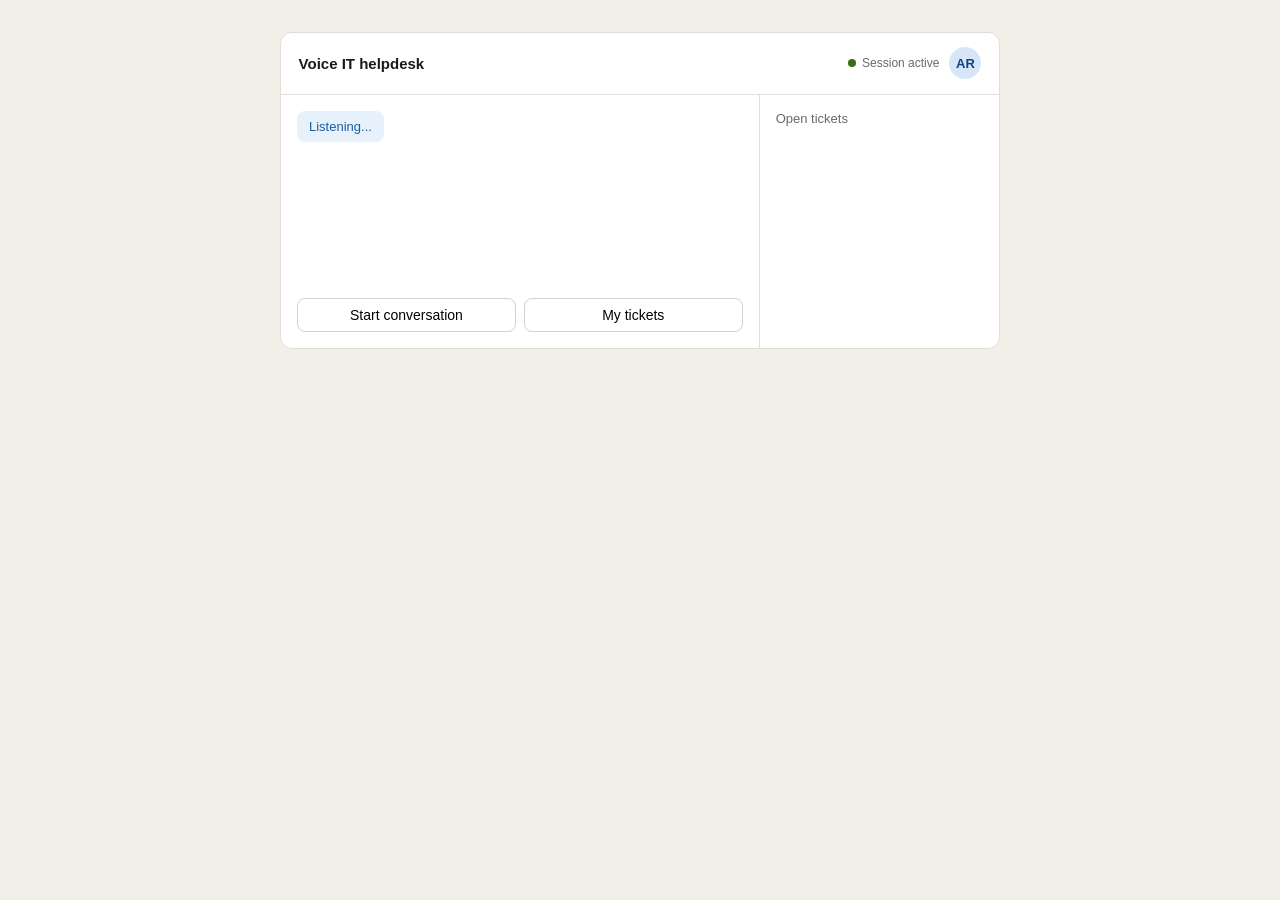
==== frontend/index.html @ 663c5ce3 "Base definition" ====
<!DOCTYPE html>
<html lang="en">
<head>
  <meta charset="UTF-8" />
  <meta name="viewport" content="width=device-width, initial-scale=1.0" />
  <title>Voice IT Helpdesk</title>
  <link rel="stylesheet" href="style.css" />
</head>
<body>

  <div class="app-card">

    <header class="app-header">
      <span class="app-title">Voice IT helpdesk</span>
      <span class="session-status">
        <span class="status-dot"></span>
        Session active
      </span>

      <div class="profile-wrap">
        <button id="profile-btn" class="avatar-btn" aria-label="Profile menu">AR</button>
        <div id="profile-menu" class="profile-menu">
          <button id="settings-btn">Settings</button>
          <button id="logout-btn" class="danger">Log out</button>
        </div>
      </div>
    </header>

    <section id="chat-view">
      <div class="chat-layout">

        <div class="chat-panel">
          <div class="listening-pill">Listening...</div>

          <div id="message-list" class="message-list">
            <!-- messages injected by app.js -->
          </div>

          <div class="controls">
            <button id="start-btn">Start conversation</button>
            <button id="tickets-btn">My tickets</button>
          </div>
        </div>

        <div class="sidebar">
          <p class="sidebar-label">Open tickets</p>
          <div id="sidebar-tickets"></div>
        </div>

      </div>
    </section>

    <section id="dashboard-view" class="hidden">
      <div class="dashboard-toolbar">
        <button id="back-btn">Back</button>
        <span class="dashboard-title">Tickets dashboard</span>
        <button id="create-btn">Create ticket</button>
      </div>

      <div class="stats-row">
        <div class="stat-card"><p class="stat-label">Open</p><p id="stat-open" class="stat-value">0</p></div>
        <div class="stat-card"><p class="stat-label">In progress</p><p id="stat-progress" class="stat-value">0</p></div>
        <div class="stat-card"><p class="stat-label">Resolved</p><p id="stat-resolved" class="stat-value">0</p></div>
      </div>

      <div class="ticket-table">
        <div class="ticket-row header-row">
          <span>ID</span><span>Issue</span><span>Status</span><span>Opened</span><span></span>
        </div>
        <div id="ticket-rows"></div>
      </div>
    </section>

  </div>

  <script src="app.js"></script>
</body>
</html>
---- frontend/style.css ----
* {
  box-sizing: border-box;
}

body {
  font-family: -apple-system, BlinkMacSystemFont, "Segoe UI", Roboto, sans-serif;
  background: #f1efe8;
  margin: 0;
  padding: 2rem;
  color: #1a1a1a;
}

.app-card {
  max-width: 720px;
  margin: 0 auto;
  background: #ffffff;
  border: 1px solid #e0ded6;
  border-radius: 12px;
  overflow: hidden;
}

.hidden {
  display: none !important;
}

/* Header */

.app-header {
  display: flex;
  align-items: center;
  gap: 10px;
  padding: 0.9rem 1.1rem;
  border-bottom: 1px solid #e0ded6;
  position: relative;
}

.app-title {
  font-size: 15px;
  font-weight: 600;
}

.session-status {
  margin-left: auto;
  display: flex;
  align-items: center;
  gap: 6px;
  font-size: 12px;
  color: #6b6a63;
}

.status-dot {
  width: 8px;
  height: 8px;
  border-radius: 50%;
  background: #3b6d11;
}

.profile-wrap {
  position: relative;
}

.avatar-btn {
  width: 32px;
  height: 32px;
  border-radius: 50%;
  border: none;
  background: #d6e6f8;
  color: #0c447c;
  font-size: 13px;
  font-weight: 600;
  cursor: pointer;
}

.profile-menu {
  display: none;
  position: absolute;
  top: 40px;
  right: 0;
  background: #ffffff;
  border: 1px solid #e0ded6;
  border-radius: 8px;
  min-width: 150px;
  box-shadow: 0 4px 12px rgba(0, 0, 0, 0.08);
  z-index: 10;
  overflow: hidden;
}

.profile-menu.open {
  display: block;
}

.profile-menu button {
  width: 100%;
  text-align: left;
  border: none;
  background: transparent;
  padding: 10px 12px;
  font-size: 13px;
  cursor: pointer;
}

.profile-menu button:hover {
  background: #f5f4ef;
}

.profile-menu button.danger {
  color: #a32d2d;
  border-top: 1px solid #e0ded6;
}

/* Chat view */

.chat-layout {
  display: grid;
  grid-template-columns: 2fr 1fr;
}

.chat-panel {
  padding: 1rem;
  border-right: 1px solid #e0ded6;
}

.listening-pill {
  display: inline-flex;
  align-items: center;
  gap: 8px;
  padding: 8px 12px;
  background: #e6f1fb;
  color: #185fa5;
  border-radius: 8px;
  margin-bottom: 1rem;
  font-size: 13px;
}

.message-list {
  display: flex;
  flex-direction: column;
  gap: 10px;
  min-height: 120px;
}

.message {
  max-width: 80%;
  padding: 8px 12px;
  border-radius: 8px;
  font-size: 14px;
}

.message .role {
  font-size: 12px;
  color: #9c9a91;
  margin: 0 0 2px;
}

.message p {
  margin: 0;
}

.message.user {
  align-self: flex-end;
  background: #f1efe8;
}

.message.agent {
  align-self: flex-start;
  background: #ffffff;
  border: 1px solid #e0ded6;
}

.controls {
  display: flex;
  gap: 8px;
  margin-top: 1.25rem;
}

.controls button,
.dashboard-toolbar button {
  flex: 1;
  padding: 8px 12px;
  border: 1px solid #d3d1c7;
  border-radius: 8px;
  background: #ffffff;
  font-size: 14px;
  cursor: pointer;
}

.controls button:hover,
.dashboard-toolbar button:hover {
  background: #f5f4ef;
}

.sidebar {
  padding: 1rem;
}

.sidebar-label {
  font-size: 13px;
  color: #6b6a63;
  margin: 0 0 10px;
}

.ticket-card {
  border: 1px solid #e0ded6;
  border-radius: 8px;
  padding: 8px 10px;
  margin-bottom: 8px;
  font-size: 13px;
}

.ticket-card .status {
  font-size: 12px;
  color: #6b6a63;
  margin-top: 2px;
}

/* Dashboard view */

#dashboard-view {
  padding: 1rem;
}

.dashboard-toolbar {
  display: flex;
  align-items: center;
  gap: 8px;
  margin-bottom: 1rem;
}

.dashboard-toolbar button {
  flex: none;
}

.dashboard-title {
  font-size: 15px;
  font-weight: 600;
}

#create-btn {
  margin-left: auto;
}

.stats-row {
  display: grid;
  grid-template-columns: repeat(3, 1fr);
  gap: 10px;
  margin-bottom: 1rem;
}

.stat-card {
  background: #f1efe8;
  border-radius: 8px;
  padding: 12px;
}

.stat-label {
  font-size: 12px;
  color: #6b6a63;
  margin: 0;
}

.stat-value {
  font-size: 20px;
  font-weight: 600;
  margin: 4px 0 0;
}

.ticket-table {
  border: 1px solid #e0ded6;
  border-radius: 8px;
  overflow: hidden;
}

.ticket-row {
  display: grid;
  grid-template-columns: 70px 1fr 100px 90px 36px;
  gap: 8px;
  padding: 10px 12px;
  font-size: 13px;
  align-items: center;
  border-top: 1px solid #e0ded6;
}

.ticket-row.header-row {
  background: #f1efe8;
  color: #6b6a63;
  font-size: 12px;
  border-top: none;
}

.status-open { color: #a32d2d; }
.status-in_progress { color: #854f0b; }
.status-resolved { color: #3b6d11; }

.delete-btn {
  border: none;
  background: transparent;
  color: #a32d2d;
  cursor: pointer;
  font-size: 13px;
}
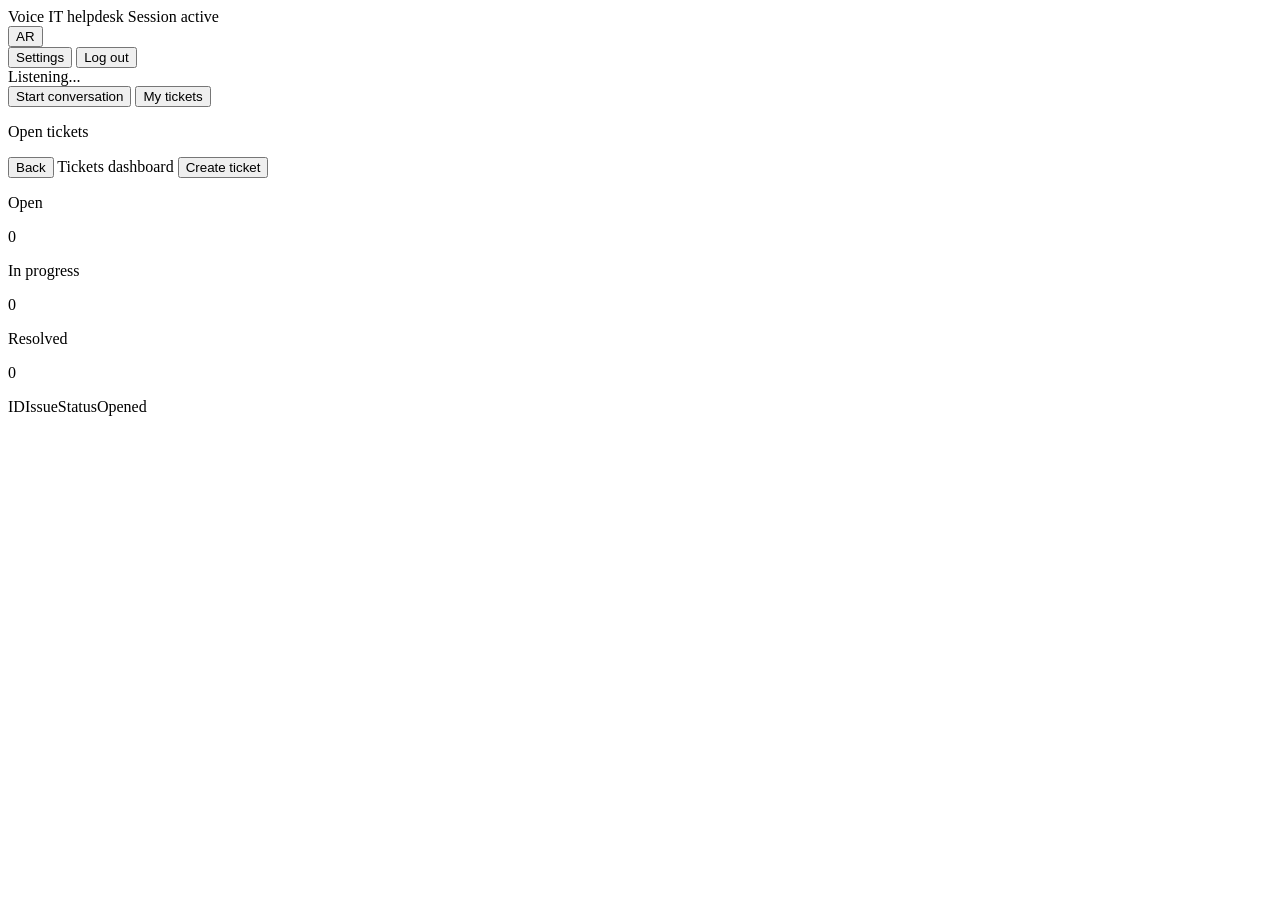
==== commit 1dd22ba6: "Login pages" ====
--- a/frontend/index.html
+++ b/frontend/index.html
@@ -4,7 +4,7 @@
   <meta charset="UTF-8" />
   <meta name="viewport" content="width=device-width, initial-scale=1.0" />
   <title>Voice IT Helpdesk</title>
-  <link rel="stylesheet" href="style.css" />
+  <link rel="stylesheet" href="Login.css" />
 </head>
 <body>
 
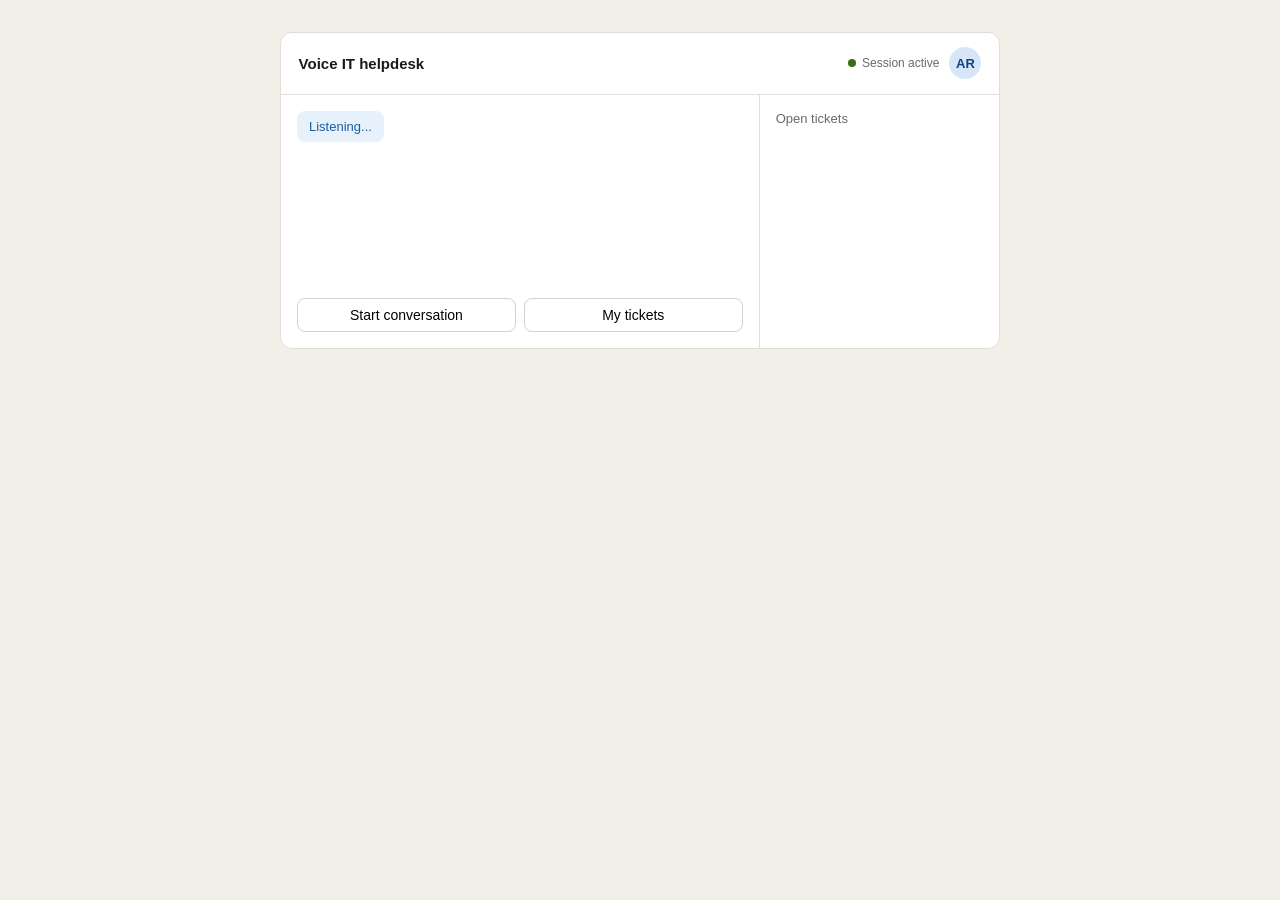
==== commit 01530829: "restructure codebase fixing" ====
--- a/frontend/index.html
+++ b/frontend/index.html
@@ -4,7 +4,7 @@
   <meta charset="UTF-8" />
   <meta name="viewport" content="width=device-width, initial-scale=1.0" />
   <title>Voice IT Helpdesk</title>
-  <link rel="stylesheet" href="Login.css" />
+  <link rel="stylesheet" href="style.css" />
 </head>
 <body>
 
--- a/frontend/style.css
+++ b/frontend/style.css
@@ -0,0 +1,300 @@
+* {
+  box-sizing: border-box;
+}
+
+body {
+  font-family: -apple-system, BlinkMacSystemFont, "Segoe UI", Roboto, sans-serif;
+  background: #f1efe8;
+  margin: 0;
+  padding: 2rem;
+  color: #1a1a1a;
+}
+
+.app-card {
+  max-width: 720px;
+  margin: 0 auto;
+  background: #ffffff;
+  border: 1px solid #e0ded6;
+  border-radius: 12px;
+  overflow: hidden;
+}
+
+.hidden {
+  display: none !important;
+}
+
+/* Header */
+
+.app-header {
+  display: flex;
+  align-items: center;
+  gap: 10px;
+  padding: 0.9rem 1.1rem;
+  border-bottom: 1px solid #e0ded6;
+  position: relative;
+}
+
+.app-title {
+  font-size: 15px;
+  font-weight: 600;
+}
+
+.session-status {
+  margin-left: auto;
+  display: flex;
+  align-items: center;
+  gap: 6px;
+  font-size: 12px;
+  color: #6b6a63;
+}
+
+.status-dot {
+  width: 8px;
+  height: 8px;
+  border-radius: 50%;
+  background: #3b6d11;
+}
+
+.profile-wrap {
+  position: relative;
+}
+
+.avatar-btn {
+  width: 32px;
+  height: 32px;
+  border-radius: 50%;
+  border: none;
+  background: #d6e6f8;
+  color: #0c447c;
+  font-size: 13px;
+  font-weight: 600;
+  cursor: pointer;
+}
+
+.profile-menu {
+  display: none;
+  position: absolute;
+  top: 40px;
+  right: 0;
+  background: #ffffff;
+  border: 1px solid #e0ded6;
+  border-radius: 8px;
+  min-width: 150px;
+  box-shadow: 0 4px 12px rgba(0, 0, 0, 0.08);
+  z-index: 10;
+  overflow: hidden;
+}
+
+.profile-menu.open {
+  display: block;
+}
+
+.profile-menu button {
+  width: 100%;
+  text-align: left;
+  border: none;
+  background: transparent;
+  padding: 10px 12px;
+  font-size: 13px;
+  cursor: pointer;
+}
+
+.profile-menu button:hover {
+  background: #f5f4ef;
+}
+
+.profile-menu button.danger {
+  color: #a32d2d;
+  border-top: 1px solid #e0ded6;
+}
+
+/* Chat view */
+
+.chat-layout {
+  display: grid;
+  grid-template-columns: 2fr 1fr;
+}
+
+.chat-panel {
+  padding: 1rem;
+  border-right: 1px solid #e0ded6;
+}
+
+.listening-pill {
+  display: inline-flex;
+  align-items: center;
+  gap: 8px;
+  padding: 8px 12px;
+  background: #e6f1fb;
+  color: #185fa5;
+  border-radius: 8px;
+  margin-bottom: 1rem;
+  font-size: 13px;
+}
+
+.message-list {
+  display: flex;
+  flex-direction: column;
+  gap: 10px;
+  min-height: 120px;
+}
+
+.message {
+  max-width: 80%;
+  padding: 8px 12px;
+  border-radius: 8px;
+  font-size: 14px;
+}
+
+.message .role {
+  font-size: 12px;
+  color: #9c9a91;
+  margin: 0 0 2px;
+}
+
+.message p {
+  margin: 0;
+}
+
+.message.user {
+  align-self: flex-end;
+  background: #f1efe8;
+}
+
+.message.agent {
+  align-self: flex-start;
+  background: #ffffff;
+  border: 1px solid #e0ded6;
+}
+
+.controls {
+  display: flex;
+  gap: 8px;
+  margin-top: 1.25rem;
+}
+
+.controls button,
+.dashboard-toolbar button {
+  flex: 1;
+  padding: 8px 12px;
+  border: 1px solid #d3d1c7;
+  border-radius: 8px;
+  background: #ffffff;
+  font-size: 14px;
+  cursor: pointer;
+}
+
+.controls button:hover,
+.dashboard-toolbar button:hover {
+  background: #f5f4ef;
+}
+
+.sidebar {
+  padding: 1rem;
+}
+
+.sidebar-label {
+  font-size: 13px;
+  color: #6b6a63;
+  margin: 0 0 10px;
+}
+
+.ticket-card {
+  border: 1px solid #e0ded6;
+  border-radius: 8px;
+  padding: 8px 10px;
+  margin-bottom: 8px;
+  font-size: 13px;
+}
+
+.ticket-card .status {
+  font-size: 12px;
+  color: #6b6a63;
+  margin-top: 2px;
+}
+
+/* Dashboard view */
+
+#dashboard-view {
+  padding: 1rem;
+}
+
+.dashboard-toolbar {
+  display: flex;
+  align-items: center;
+  gap: 8px;
+  margin-bottom: 1rem;
+}
+
+.dashboard-toolbar button {
+  flex: none;
+}
+
+.dashboard-title {
+  font-size: 15px;
+  font-weight: 600;
+}
+
+#create-btn {
+  margin-left: auto;
+}
+
+.stats-row {
+  display: grid;
+  grid-template-columns: repeat(3, 1fr);
+  gap: 10px;
+  margin-bottom: 1rem;
+}
+
+.stat-card {
+  background: #f1efe8;
+  border-radius: 8px;
+  padding: 12px;
+}
+
+.stat-label {
+  font-size: 12px;
+  color: #6b6a63;
+  margin: 0;
+}
+
+.stat-value {
+  font-size: 20px;
+  font-weight: 600;
+  margin: 4px 0 0;
+}
+
+.ticket-table {
+  border: 1px solid #e0ded6;
+  border-radius: 8px;
+  overflow: hidden;
+}
+
+.ticket-row {
+  display: grid;
+  grid-template-columns: 70px 1fr 100px 90px 36px;
+  gap: 8px;
+  padding: 10px 12px;
+  font-size: 13px;
+  align-items: center;
+  border-top: 1px solid #e0ded6;
+}
+
+.ticket-row.header-row {
+  background: #f1efe8;
+  color: #6b6a63;
+  font-size: 12px;
+  border-top: none;
+}
+
+.status-open { color: #a32d2d; }
+.status-in_progress { color: #854f0b; }
+.status-resolved { color: #3b6d11; }
+
+.delete-btn {
+  border: none;
+  background: transparent;
+  color: #a32d2d;
+  cursor: pointer;
+  font-size: 13px;
+}
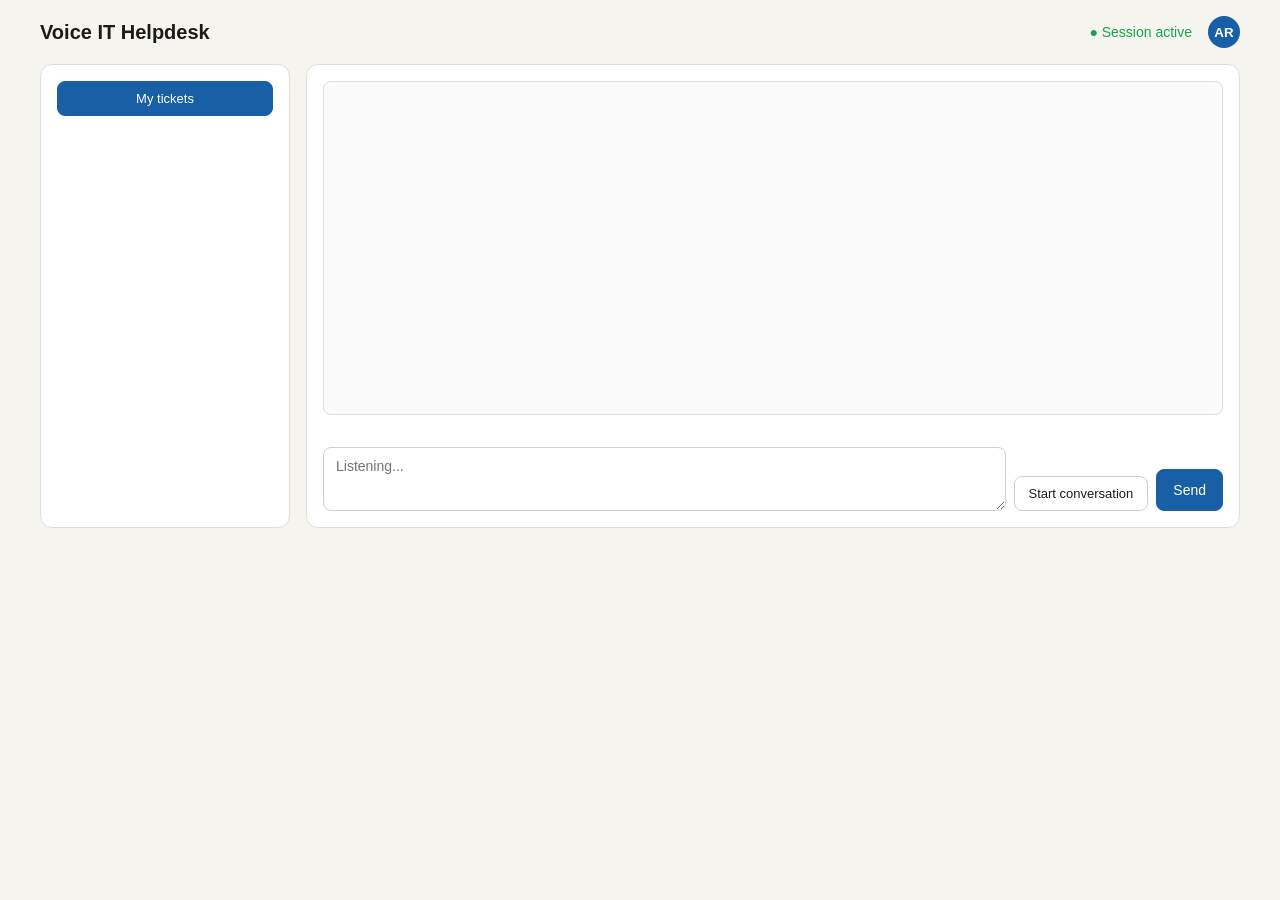
==== commit 16cc8830: "Connection made" ====
--- a/frontend/index.html
+++ b/frontend/index.html
@@ -1,78 +1,551 @@
 <!DOCTYPE html>
 <html lang="en">
 <head>
-  <meta charset="UTF-8" />
-  <meta name="viewport" content="width=device-width, initial-scale=1.0" />
-  <title>Voice IT Helpdesk</title>
-  <link rel="stylesheet" href="style.css" />
+    <meta charset="UTF-8">
+    <meta name="viewport" content="width=device-width, initial-scale=1.0">
+    <title>Voice IT Helpdesk</title>
+    <style>
+        /* =========================================
+        BASE & LAYOUT STYLES
+        ========================================= */
+        body {
+            font-family: -apple-system, BlinkMacSystemFont, "Segoe UI", Roboto, Helvetica, Arial, sans-serif;
+            margin: 0;
+            padding: 1rem;
+            background: #f5f4ef;
+            color: #1a1a1a;
+        }
+        .hidden { display: none !important; }
+        .chat-layout {
+            display: grid;
+            grid-template-columns: 250px 1fr;
+            gap: 1rem;
+            max-width: 1200px;
+            margin: 0 auto;
+        }
+        .sidebar {
+            background: #ffffff;
+            border: 1px solid #e0ded6;
+            border-radius: 12px;
+            padding: 1rem;
+        }
+        .chat-panel {
+            background: #ffffff;
+            border: 1px solid #e0ded6;
+            border-radius: 12px;
+            padding: 1rem;
+            display: flex;
+            flex-direction: column;
+        }
+        .message-list {
+            flex: 1;
+            overflow-y: auto;
+            border: 1px solid #e0ded6;
+            border-radius: 8px;
+            padding: 1rem;
+            margin-bottom: 1rem;
+            min-height: 300px;
+            background: #fafafa;
+        }
+        .message { margin-bottom: 1rem; }
+        .message.user { text-align: right; }
+        .message.user .role { font-weight: 600; color: #185fa5; font-size: 12px; }
+        .message.agent { text-align: left; }
+        .message.agent .role { font-weight: 600; color: #6b6a63; font-size: 12px; }
+        
+        .ticket-card {
+            background: #f9f9f9;
+            padding: 0.75rem;
+            margin-bottom: 0.5rem;
+            border-radius: 6px;
+            border: 1px solid #e0ded6;
+            font-size: 13px;
+        }
+        .ticket-row {
+            display: grid;
+            grid-template-columns: 60px 1fr 100px 100px 80px;
+            gap: 0.5rem;
+            padding: 0.75rem;
+            background: #fff;
+            border-bottom: 1px solid #eee;
+            align-items: center;
+            font-size: 14px;
+        }
+        .status-open { color: #d97706; font-weight: 600; }
+        .status-in_progress { color: #2563eb; font-weight: 600; }
+        .status-resolved { color: #16a34a; font-weight: 600; }
+        .delete-btn {
+            background: #fee2e2;
+            color: #dc2626;
+            border: 1px solid #fecaca;
+            border-radius: 6px;
+            padding: 4px 8px;
+            cursor: pointer;
+            font-size: 12px;
+        }
+        .delete-btn:hover { background: #fecaca; }
+        .stats {
+            display: flex;
+            gap: 1rem;
+            margin: 1rem 0;
+            font-size: 14px;
+        }
+
+        /* =========================================
+        TYPING BOX
+        ========================================= */
+        .message-input-area {
+            display: flex;
+            gap: 8px;
+            margin-top: 1rem;
+            align-items: flex-end;
+        }
+        #message-input {
+            flex: 1;
+            resize: vertical;
+            min-height: 42px;
+            max-height: 120px;
+            padding: 10px 12px;
+            border: 1px solid #d3d1c7;
+            border-radius: 8px;
+            font-family: inherit;
+            font-size: 14px;
+            outline: none;
+        }
+        #message-input:focus {
+            border-color: #185fa5;
+            box-shadow: 0 0 0 2px rgba(24, 95, 165, 0.08);
+        }
+        .send-btn {
+            padding: 10px 16px;
+            border: 1px solid #185fa5;
+            border-radius: 8px;
+            background: #185fa5;
+            color: white;
+            font-size: 14px;
+            cursor: pointer;
+            min-height: 42px;
+        }
+        .send-btn:hover { background: #0c447c; }
+        .send-btn:disabled { opacity: 0.6; cursor: not-allowed; }
+
+        /* =========================================
+        CREATE TICKET MODAL
+        ========================================= */
+        .modal {
+            position: fixed;
+            inset: 0;
+            background: rgba(0, 0, 0, 0.35);
+            display: flex;
+            align-items: center;
+            justify-content: center;
+            padding: 1rem;
+            z-index: 100;
+        }
+        .modal.hidden { display: none !important; }
+        .modal-content {
+            width: 100%;
+            max-width: 440px;
+            background: #ffffff;
+            border: 1px solid #e0ded6;
+            border-radius: 12px;
+            padding: 1.25rem;
+            box-shadow: 0 10px 30px rgba(0, 0, 0, 0.12);
+        }
+        .modal-header {
+            display: flex;
+            align-items: center;
+            justify-content: space-between;
+            gap: 10px;
+        }
+        .modal-header h2 { margin: 0; font-size: 18px; font-weight: 600; }
+        .modal-description { font-size: 13px; color: #6b6a63; margin: 8px 0 1rem; }
+        .close-btn {
+            width: 30px; height: 30px; border: none; border-radius: 6px;
+            background: transparent; font-size: 24px; color: #6b6a63; cursor: pointer;
+        }
+        .close-btn:hover { background: #f5f4ef; }
+        .modal-content label { display: block; font-size: 13px; font-weight: 600; margin-bottom: 6px; }
+        #ticket-issue {
+            width: 100%; resize: vertical; padding: 10px 12px;
+            border: 1px solid #d3d1c7; border-radius: 8px;
+            font-family: inherit; font-size: 14px; outline: none;
+        }
+        #ticket-issue:focus {
+            border-color: #185fa5;
+            box-shadow: 0 0 0 2px rgba(24, 95, 165, 0.08);
+        }
+        .modal-actions { display: flex; justify-content: flex-end; gap: 8px; margin-top: 1rem; }
+        .secondary-btn, .primary-btn {
+            padding: 9px 14px; border-radius: 8px; font-size: 13px; cursor: pointer;
+        }
+        .secondary-btn { background: #ffffff; border: 1px solid #d3d1c7; color: #1a1a1a; }
+        .secondary-btn:hover { background: #f5f4ef; }
+        .primary-btn { background: #185fa5; border: 1px solid #185fa5; color: #ffffff; }
+        .primary-btn:hover { background: #0c447c; }
+        .primary-btn:disabled { opacity: 0.6; cursor: not-allowed; }
+
+        /* =========================================
+        RESPONSIVE DESIGN
+        ========================================= */
+        @media (max-width: 600px) {
+            body { padding: 0.75rem; }
+            .chat-layout { grid-template-columns: 1fr; }
+            .chat-panel { border-right: none; border-bottom: 1px solid #e0ded6; }
+            .sidebar { padding: 1rem; }
+            .message-input-area { flex-direction: column; align-items: stretch; }
+            .send-btn { width: 100%; }
+            .ticket-row { grid-template-columns: 55px 1fr 85px; }
+            .ticket-row span:nth-child(4), .ticket-row span:nth-child(5) { display: none; }
+            .modal-content { padding: 1rem; }
+        }
+    </style>
 </head>
 <body>
-
-  <div class="app-card">
-
-    <header class="app-header">
-      <span class="app-title">Voice IT helpdesk</span>
-      <span class="session-status">
-        <span class="status-dot"></span>
-        Session active
-      </span>
-
-      <div class="profile-wrap">
-        <button id="profile-btn" class="avatar-btn" aria-label="Profile menu">AR</button>
-        <div id="profile-menu" class="profile-menu">
-          <button id="settings-btn">Settings</button>
-          <button id="logout-btn" class="danger">Log out</button>
+    <header style="display: flex; justify-content: space-between; align-items: center; margin-bottom: 1rem; max-width: 1200px; margin: 0 auto 1rem auto;">
+        <h1 style="margin: 0; font-size: 20px;">Voice IT Helpdesk</h1>
+        <div style="display: flex; align-items: center; gap: 1rem; position: relative;">
+            <span style="font-size: 14px; color: #16a34a;">● Session active</span>
+            <button id="profile-btn" style="width: 32px; height: 32px; border-radius: 50%; background: #185fa5; color: white; border: none; cursor: pointer; font-weight: 600;">AR</button>
+            <div id="profile-menu" class="hidden" style="position: absolute; top: 40px; right: 0; background: white; border: 1px solid #e0ded6; border-radius: 8px; box-shadow: 0 4px 12px rgba(0,0,0,0.1); padding: 0.5rem; min-width: 120px; z-index: 50;">
+                <button id="settings-btn" style="display: block; width: 100%; text-align: left; padding: 8px; border: none; background: transparent; cursor: pointer; border-radius: 4px;">Settings</button>
+                <button id="logout-btn" style="display: block; width: 100%; text-align: left; padding: 8px; border: none; background: transparent; cursor: pointer; border-radius: 4px; color: #dc2626;">Log out</button>
+            </div>
         </div>
-      </div>
     </header>
 
-    <section id="chat-view">
-      <div class="chat-layout">
-
-        <div class="chat-panel">
-          <div class="listening-pill">Listening...</div>
-
-          <div id="message-list" class="message-list">
-            <!-- messages injected by app.js -->
-          </div>
-
-          <div class="controls">
-            <button id="start-btn">Start conversation</button>
-            <button id="tickets-btn">My tickets</button>
-          </div>
+    <main class="chat-layout">
+        <aside class="sidebar">
+            <button id="tickets-btn" class="primary-btn" style="width: 100%; margin-bottom: 1rem;">My tickets</button>
+            <div id="sidebar-tickets">
+                <!-- Sidebar tickets rendered here -->
+            </div>
+        </aside>
+
+        <section id="chat-view" class="chat-panel">
+            <div id="message-list" class="message-list"></div>
+            <div class="message-input-area">
+                <textarea id="message-input" placeholder="Listening..."></textarea>
+                <button id="start-btn" class="secondary-btn">Start conversation</button>
+                <button id="send-btn" class="send-btn">Send</button>
+            </div>
+        </section>
+
+        <section id="dashboard-view" class="chat-panel hidden">
+            <div style="display: flex; justify-content: space-between; align-items: center; margin-bottom: 1rem;">
+                <button id="back-btn" class="secondary-btn">← Back</button>
+                <h2 style="margin: 0; font-size: 18px;">Tickets dashboard</h2>
+                <button id="create-btn" class="primary-btn">Create ticket</button>
+            </div>
+            
+            <div class="stats">
+                <span>Open: <strong id="stat-open">0</strong></span>
+                <span>In progress: <strong id="stat-progress">0</strong></span>
+                <span>Resolved: <strong id="stat-resolved">0</strong></span>
+            </div>
+
+            <div style="font-weight: 600; font-size: 13px; color: #6b6a63; padding: 0.5rem 0; border-bottom: 1px solid #e0ded6; display: grid; grid-template-columns: 60px 1fr 100px 100px 80px; gap: 0.5rem;">
+                <span>ID</span><span>Issue</span><span>Status</span><span>Opened</span><span></span>
+            </div>
+            <div id="ticket-rows">
+                <!-- Dashboard tickets rendered here -->
+            </div>
+        </section>
+    </main>
+
+    <!-- Modal -->
+    <div id="ticket-modal" class="modal hidden">
+        <div class="modal-content">
+            <div class="modal-header">
+                <h2>Create a ticket</h2>
+                <button id="close-modal-btn" class="close-btn">×</button>
+            </div>
+            <p class="modal-description">Describe the IT issue you are experiencing.</p>
+            <label for="ticket-issue">Issue description</label>
+            <textarea id="ticket-issue" rows="4"></textarea>
+            <div class="modal-actions">
+                <button id="cancel-ticket-btn" class="secondary-btn">Cancel</button>
+                <button id="submit-ticket-btn" class="primary-btn">Create ticket</button>
+            </div>
         </div>
-
-        <div class="sidebar">
-          <p class="sidebar-label">Open tickets</p>
-          <div id="sidebar-tickets"></div>
-        </div>
-
-      </div>
-    </section>
-
-    <section id="dashboard-view" class="hidden">
-      <div class="dashboard-toolbar">
-        <button id="back-btn">Back</button>
-        <span class="dashboard-title">Tickets dashboard</span>
-        <button id="create-btn">Create ticket</button>
-      </div>
-
-      <div class="stats-row">
-        <div class="stat-card"><p class="stat-label">Open</p><p id="stat-open" class="stat-value">0</p></div>
-        <div class="stat-card"><p class="stat-label">In progress</p><p id="stat-progress" class="stat-value">0</p></div>
-        <div class="stat-card"><p class="stat-label">Resolved</p><p id="stat-resolved" class="stat-value">0</p></div>
-      </div>
-
-      <div class="ticket-table">
-        <div class="ticket-row header-row">
-          <span>ID</span><span>Issue</span><span>Status</span><span>Opened</span><span></span>
-        </div>
-        <div id="ticket-rows"></div>
-      </div>
-    </section>
-
-  </div>
-
-  <script src="app.js"></script>
+    </div>
+
+    <script>
+        // =========================================
+        // API CONFIGURATION
+        // =========================================
+        const API_BASE = "/api"; // Changed to relative path for seamless same-origin serving
+        let sessionId = null;
+        
+        // =========================================
+        // DOM ELEMENTS
+        // =========================================
+        const profileBtn = document.getElementById("profile-btn");
+        const profileMenu = document.getElementById("profile-menu");
+        const logoutBtn = document.getElementById("logout-btn");
+        const settingsBtn = document.getElementById("settings-btn");
+        const chatView = document.getElementById("chat-view");
+        const dashboardView = document.getElementById("dashboard-view");
+        const ticketsBtn = document.getElementById("tickets-btn");
+        const backBtn = document.getElementById("back-btn");
+        const createBtn = document.getElementById("create-btn");
+        const startBtn = document.getElementById("start-btn");
+        const sendBtn = document.getElementById("send-btn");
+        const messageList = document.getElementById("message-list");
+        const messageInput = document.getElementById("message-input");
+        const sidebarTickets = document.getElementById("sidebar-tickets");
+        const ticketRows = document.getElementById("ticket-rows");
+        const statOpen = document.getElementById("stat-open");
+        const statProgress = document.getElementById("stat-progress");
+        const statResolved = document.getElementById("stat-resolved");
+        const ticketModal = document.getElementById("ticket-modal");
+        const closeModalBtn = document.getElementById("close-modal-btn");
+        const cancelTicketBtn = document.getElementById("cancel-ticket-btn");
+        const submitTicketBtn = document.getElementById("submit-ticket-btn");
+        const ticketIssue = document.getElementById("ticket-issue");
+
+        // =========================================
+        // PROFILE DROPDOWN
+        // =========================================
+        profileBtn.addEventListener("click", () => {
+            profileMenu.classList.toggle("hidden");
+        });
+        document.addEventListener("click", (e) => {
+            if (!profileBtn.contains(e.target) && !profileMenu.contains(e.target)) {
+                profileMenu.classList.add("hidden");
+            }
+        });
+        logoutBtn.addEventListener("click", async () => {
+            try {
+                await fetch(`${API_BASE}/auth/logout`, { method: "POST" });
+                alert("Logged out (mock).");
+            } catch (error) {
+                console.error("Logout error:", error);
+            }
+        });
+        settingsBtn.addEventListener("click", () => {
+            alert("Settings screen not built yet.");
+        });
+
+        // =========================================
+        // VIEW SWITCHING
+        // =========================================
+        ticketsBtn.addEventListener("click", async () => {
+            chatView.classList.add("hidden");
+            dashboardView.classList.remove("hidden");
+            await loadTickets();
+        });
+        backBtn.addEventListener("click", () => {
+            dashboardView.classList.add("hidden");
+            chatView.classList.remove("hidden");
+        });
+
+        // =========================================
+        // CONVERSATION
+        // =========================================
+        startBtn.addEventListener("click", async () => {
+            try {
+                startBtn.disabled = true;
+                const res = await fetch(`${API_BASE}/session/start`, { method: "POST" });
+                if (!res.ok) throw new Error("Failed to start session");
+                const data = await res.json();
+                sessionId = data.session_id;
+                addMessage("user", "My VPN isn't working");
+                await sendMessageToBackend("My VPN isn't working");
+            } catch (error) {
+                console.error("Conversation error:", error);
+                addMessage("agent", "Unable to start conversation.");
+            } finally {
+                startBtn.disabled = false;
+            }
+        });
+
+        sendBtn.addEventListener("click", async () => {
+            const text = messageInput.value.trim();
+            if (!text) return;
+            if (!sessionId) {
+                addMessage("agent", "Please start a conversation first.");
+                return;
+            }
+            messageInput.value = "";
+            addMessage("user", text);
+            await sendMessageToBackend(text);
+        });
+
+        messageInput.addEventListener("keydown", (e) => {
+            if (e.key === "Enter" && !e.shiftKey) {
+                e.preventDefault();
+                sendBtn.click();
+            }
+        });
+
+        async function sendMessageToBackend(text) {
+            try {
+                sendBtn.disabled = true;
+                const res = await fetch(`${API_BASE}/message`, {
+                    method: "POST",
+                    headers: { "Content-Type": "application/json" },
+                    body: JSON.stringify({ session_id: sessionId, text: text })
+                });
+                if (!res.ok) throw new Error("Failed to send message");
+                const data = await res.json();
+                addMessage("agent", data.text);
+            } catch (error) {
+                console.error("Message error:", error);
+                addMessage("agent", "Sorry, I could not process your message.");
+            } finally {
+                sendBtn.disabled = false;
+            }
+        }
+
+        function addMessage(role, text) {
+            const el = document.createElement("div");
+            el.className = `message ${role}`;
+            const roleLabel = document.createElement("p");
+            roleLabel.className = "role";
+            roleLabel.textContent = role === "user" ? "User" : "Agent";
+            const messageText = document.createElement("p");
+            messageText.textContent = text;
+            el.appendChild(roleLabel);
+            el.appendChild(messageText);
+            messageList.appendChild(el);
+            messageList.scrollTop = messageList.scrollHeight;
+        }
+
+        // =========================================
+        // TICKET MODAL
+        // =========================================
+        createBtn.addEventListener("click", () => {
+            ticketIssue.value = "";
+            ticketModal.classList.remove("hidden");
+            ticketIssue.focus();
+        });
+
+        function closeTicketModal() {
+            ticketModal.classList.add("hidden");
+            ticketIssue.value = "";
+        }
+        closeModalBtn.addEventListener("click", closeTicketModal);
+        cancelTicketBtn.addEventListener("click", closeTicketModal);
+        
+        ticketModal.addEventListener("click", (e) => {
+            if (e.target === ticketModal) closeTicketModal();
+        });
+        
+        document.addEventListener("keydown", (e) => {
+            if (e.key === "Escape" && !ticketModal.classList.contains("hidden")) {
+                closeTicketModal();
+            }
+        });
+
+        // =========================================
+        // CREATE TICKET
+        // =========================================
+        submitTicketBtn.addEventListener("click", async () => {
+            const issue = ticketIssue.value.trim();
+            if (!issue) {
+                alert("Please describe the issue.");
+                ticketIssue.focus();
+                return;
+            }
+            try {
+                submitTicketBtn.disabled = true;
+                const res = await fetch(`${API_BASE}/tickets`, {
+                    method: "POST",
+                    headers: { "Content-Type": "application/json" },
+                    body: JSON.stringify({ issue: issue })
+                });
+                if (!res.ok) throw new Error("Failed to create ticket");
+                closeTicketModal();
+                await loadTickets();
+                alert("Ticket created successfully.");
+            } catch (error) {
+                console.error("Ticket creation error:", error);
+                alert("Unable to create ticket.");
+            } finally {
+                submitTicketBtn.disabled = false;
+            }
+        });
+
+        // =========================================
+        // LOAD TICKETS
+        // =========================================
+        async function loadTickets() {
+            try {
+                const res = await fetch(`${API_BASE}/tickets`);
+                if (!res.ok) throw new Error("Failed to load tickets");
+                const tickets = await res.json();
+                renderSidebarTickets(tickets);
+                renderDashboardTickets(tickets);
+            } catch (error) {
+                console.error("Loading tickets error:", error);
+            }
+        }
+
+        function renderSidebarTickets(tickets) {
+            sidebarTickets.innerHTML = "";
+            tickets.slice(0, 3).forEach((t) => {
+                const el = document.createElement("div");
+                el.className = "ticket-card";
+                const title = document.createElement("div");
+                title.textContent = `#${t.id} · ${t.issue}`;
+                const status = document.createElement("div");
+                status.className = "status";
+                status.textContent = `Status: ${String(t.status).replaceAll("_", " ")}`;
+                el.appendChild(title);
+                el.appendChild(status);
+                sidebarTickets.appendChild(el);
+            });
+        }
+
+        function renderDashboardTickets(tickets) {
+            ticketRows.innerHTML = "";
+            let open = 0, inProgress = 0, resolved = 0;
+            tickets.forEach((t) => {
+                if (t.status === "open") open++;
+                if (t.status === "in_progress") inProgress++;
+                if (t.status === "resolved") resolved++;
+                
+                const row = document.createElement("div");
+                row.className = "ticket-row";
+                
+                const id = document.createElement("span"); id.textContent = `#${t.id}`;
+                const issue = document.createElement("span"); issue.textContent = t.issue;
+                const status = document.createElement("span");
+                status.className = `status-${t.status}`;
+                status.textContent = String(t.status).replaceAll("_", " ");
+                const opened = document.createElement("span"); opened.textContent = t.opened;
+                
+                const deleteBtn = document.createElement("button");
+                deleteBtn.className = "delete-btn";
+                deleteBtn.textContent = "Delete";
+                deleteBtn.setAttribute("aria-label", `Delete ticket ${t.id}`);
+                deleteBtn.addEventListener("click", async () => { await deleteTicket(t.id); });
+
+                row.appendChild(id); row.appendChild(issue); row.appendChild(status);
+                row.appendChild(opened); row.appendChild(deleteBtn);
+                ticketRows.appendChild(row);
+            });
+            statOpen.textContent = open;
+            statProgress.textContent = inProgress;
+            statResolved.textContent = resolved;
+        }
+
+        async function deleteTicket(ticketId) {
+            try {
+                const res = await fetch(`${API_BASE}/tickets/${ticketId}`, { method: "DELETE" });
+                if (!res.ok) throw new Error("Failed to delete ticket");
+                await loadTickets();
+            } catch (error) {
+                console.error("Delete ticket error:", error);
+                alert("Unable to delete ticket.");
+            }
+        }
+
+        // =========================================
+        // INITIAL LOAD
+        // =========================================
+        loadTickets();
+    </script>
 </body>
-</html>
+</html>
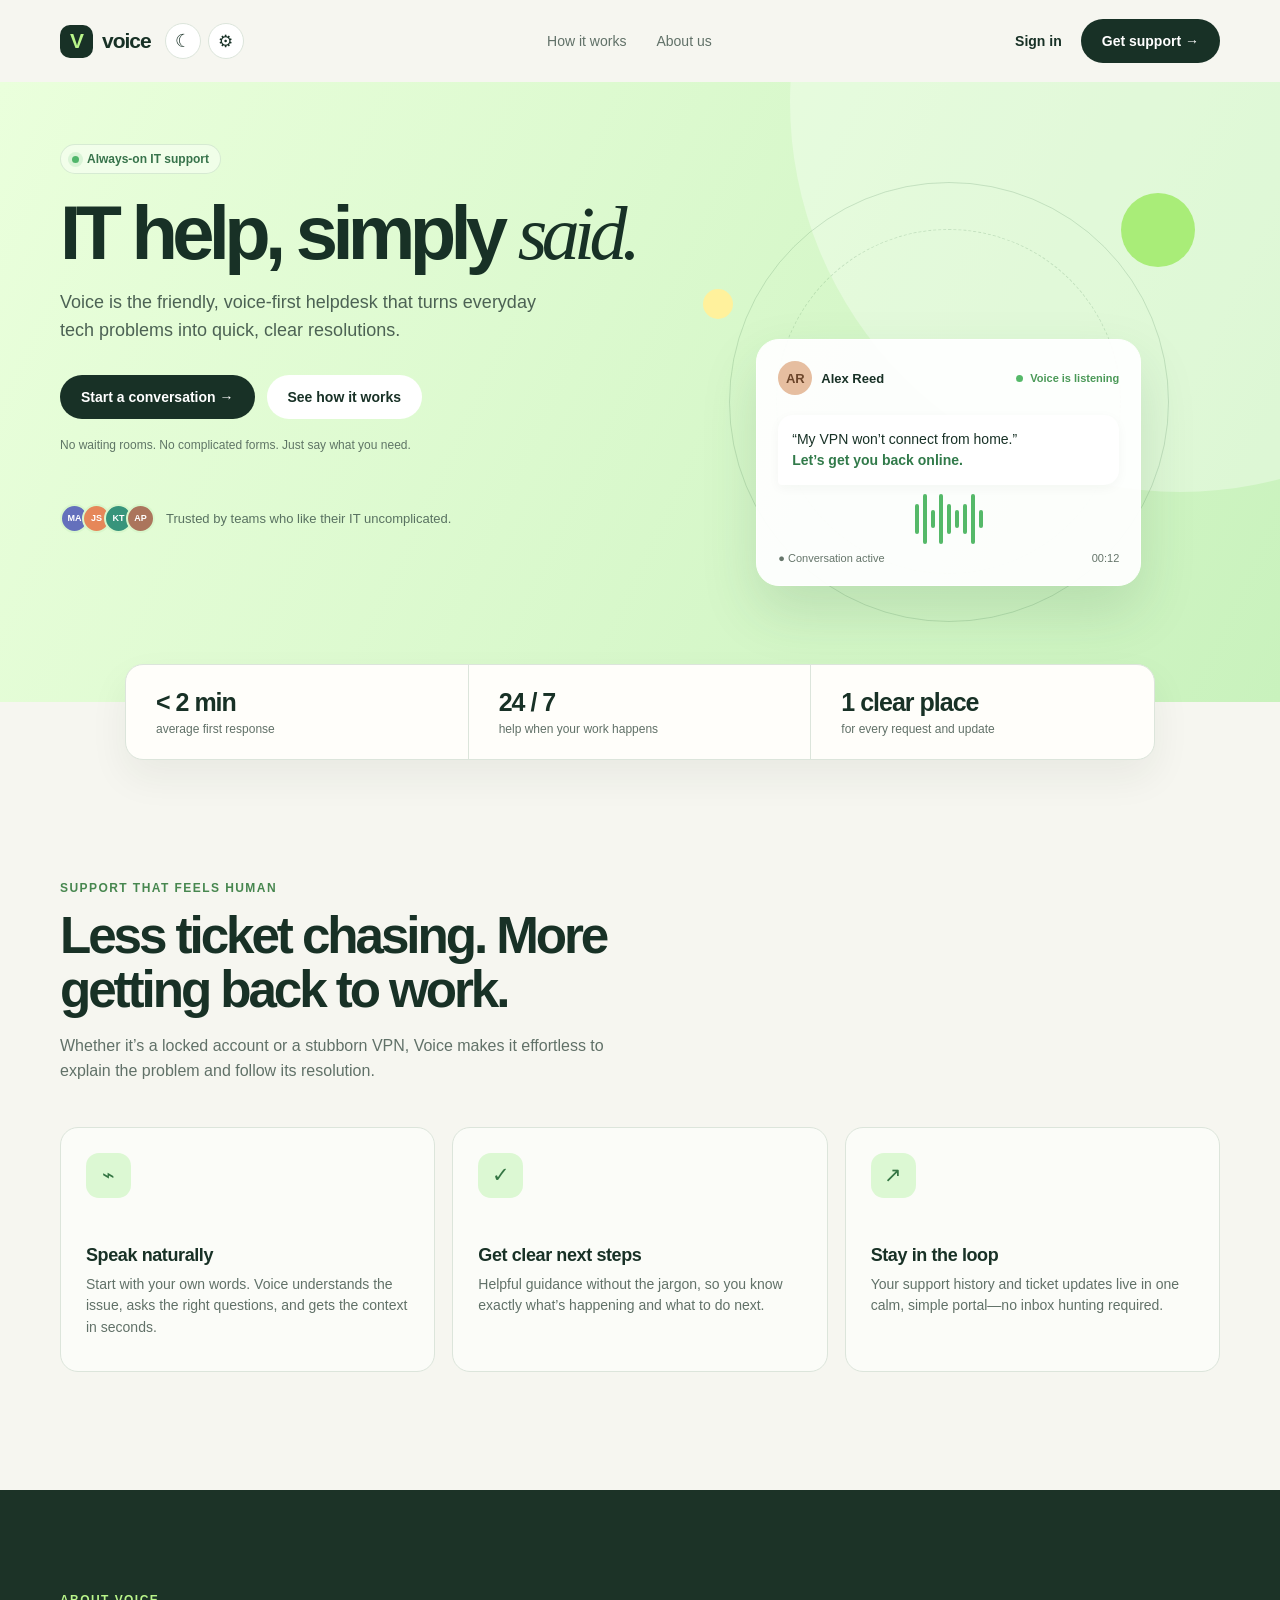
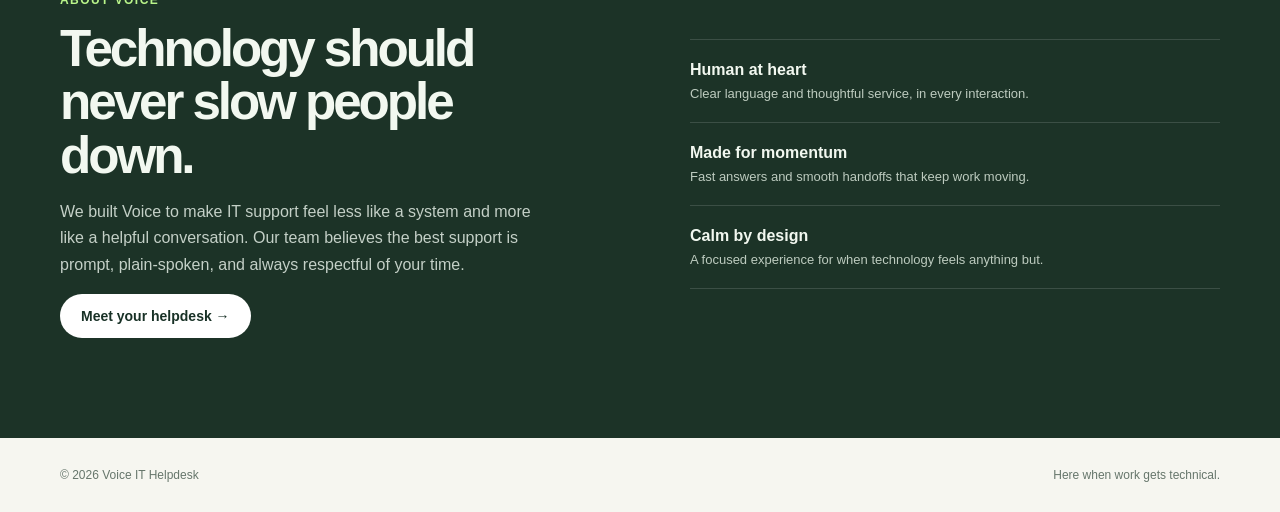
==== commit fce2f3b4: "UI changes" ====
--- a/frontend/index.html
+++ b/frontend/index.html
@@ -1,551 +1,1402 @@
+
 <!DOCTYPE html>
 <html lang="en">
 <head>
     <meta charset="UTF-8">
     <meta name="viewport" content="width=device-width, initial-scale=1.0">
-    <title>Voice IT Helpdesk</title>
+    <title>Voice — IT Helpdesk</title>
+
     <style>
-        /* =========================================
-        BASE & LAYOUT STYLES
-        ========================================= */
+        :root {
+            --ink: #183126;
+            --sub: #617168;
+            --paper: #f6f6f0;
+            --lime: #b9f58a;
+            --mint: #dcf8d3;
+            --line: #dce5db;
+        }
+
+        * {
+            box-sizing: border-box;
+        }
+
+        html {
+            scroll-behavior: smooth;
+        }
+
         body {
-            font-family: -apple-system, BlinkMacSystemFont, "Segoe UI", Roboto, Helvetica, Arial, sans-serif;
             margin: 0;
-            padding: 1rem;
-            background: #f5f4ef;
-            color: #1a1a1a;
-        }
-        .hidden { display: none !important; }
-        .chat-layout {
-            display: grid;
-            grid-template-columns: 250px 1fr;
-            gap: 1rem;
-            max-width: 1200px;
-            margin: 0 auto;
-        }
-        .sidebar {
-            background: #ffffff;
-            border: 1px solid #e0ded6;
-            border-radius: 12px;
-            padding: 1rem;
-        }
-        .chat-panel {
-            background: #ffffff;
-            border: 1px solid #e0ded6;
-            border-radius: 12px;
-            padding: 1rem;
-            display: flex;
-            flex-direction: column;
-        }
-        .message-list {
-            flex: 1;
-            overflow-y: auto;
-            border: 1px solid #e0ded6;
-            border-radius: 8px;
-            padding: 1rem;
-            margin-bottom: 1rem;
-            min-height: 300px;
-            background: #fafafa;
-        }
-        .message { margin-bottom: 1rem; }
-        .message.user { text-align: right; }
-        .message.user .role { font-weight: 600; color: #185fa5; font-size: 12px; }
-        .message.agent { text-align: left; }
-        .message.agent .role { font-weight: 600; color: #6b6a63; font-size: 12px; }
-        
-        .ticket-card {
-            background: #f9f9f9;
-            padding: 0.75rem;
-            margin-bottom: 0.5rem;
-            border-radius: 6px;
-            border: 1px solid #e0ded6;
-            font-size: 13px;
-        }
-        .ticket-row {
-            display: grid;
-            grid-template-columns: 60px 1fr 100px 100px 80px;
-            gap: 0.5rem;
-            padding: 0.75rem;
-            background: #fff;
-            border-bottom: 1px solid #eee;
-            align-items: center;
-            font-size: 14px;
-        }
-        .status-open { color: #d97706; font-weight: 600; }
-        .status-in_progress { color: #2563eb; font-weight: 600; }
-        .status-resolved { color: #16a34a; font-weight: 600; }
-        .delete-btn {
-            background: #fee2e2;
-            color: #dc2626;
-            border: 1px solid #fecaca;
-            border-radius: 6px;
-            padding: 4px 8px;
-            cursor: pointer;
-            font-size: 12px;
-        }
-        .delete-btn:hover { background: #fecaca; }
-        .stats {
-            display: flex;
-            gap: 1rem;
-            margin: 1rem 0;
-            font-size: 14px;
-        }
-
-        /* =========================================
-        TYPING BOX
-        ========================================= */
-        .message-input-area {
-            display: flex;
-            gap: 8px;
-            margin-top: 1rem;
-            align-items: flex-end;
-        }
-        #message-input {
-            flex: 1;
-            resize: vertical;
-            min-height: 42px;
-            max-height: 120px;
-            padding: 10px 12px;
-            border: 1px solid #d3d1c7;
-            border-radius: 8px;
-            font-family: inherit;
-            font-size: 14px;
-            outline: none;
-        }
-        #message-input:focus {
-            border-color: #185fa5;
-            box-shadow: 0 0 0 2px rgba(24, 95, 165, 0.08);
-        }
-        .send-btn {
-            padding: 10px 16px;
-            border: 1px solid #185fa5;
-            border-radius: 8px;
-            background: #185fa5;
-            color: white;
-            font-size: 14px;
-            cursor: pointer;
-            min-height: 42px;
-        }
-        .send-btn:hover { background: #0c447c; }
-        .send-btn:disabled { opacity: 0.6; cursor: not-allowed; }
-
-        /* =========================================
-        CREATE TICKET MODAL
-        ========================================= */
-        .modal {
-            position: fixed;
-            inset: 0;
-            background: rgba(0, 0, 0, 0.35);
-            display: flex;
-            align-items: center;
-            justify-content: center;
-            padding: 1rem;
-            z-index: 100;
-        }
-        .modal.hidden { display: none !important; }
-        .modal-content {
-            width: 100%;
-            max-width: 440px;
-            background: #ffffff;
-            border: 1px solid #e0ded6;
-            border-radius: 12px;
-            padding: 1.25rem;
-            box-shadow: 0 10px 30px rgba(0, 0, 0, 0.12);
-        }
-        .modal-header {
+            background: var(--paper);
+            color: var(--ink);
+            font-family: Inter, Arial, sans-serif;
+        }
+
+        a {
+            color: inherit;
+            text-decoration: none;
+        }
+
+        .nav, .wrap {
+            width: min(1160px, calc(100% - 40px));
+            margin: auto;
+        }
+
+        .nav {
+            height: 82px;
             display: flex;
             align-items: center;
             justify-content: space-between;
-            gap: 10px;
-        }
-        .modal-header h2 { margin: 0; font-size: 18px; font-weight: 600; }
-        .modal-description { font-size: 13px; color: #6b6a63; margin: 8px 0 1rem; }
-        .close-btn {
-            width: 30px; height: 30px; border: none; border-radius: 6px;
-            background: transparent; font-size: 24px; color: #6b6a63; cursor: pointer;
-        }
-        .close-btn:hover { background: #f5f4ef; }
-        .modal-content label { display: block; font-size: 13px; font-weight: 600; margin-bottom: 6px; }
-        #ticket-issue {
-            width: 100%; resize: vertical; padding: 10px 12px;
-            border: 1px solid #d3d1c7; border-radius: 8px;
-            font-family: inherit; font-size: 14px; outline: none;
-        }
-        #ticket-issue:focus {
-            border-color: #185fa5;
-            box-shadow: 0 0 0 2px rgba(24, 95, 165, 0.08);
-        }
-        .modal-actions { display: flex; justify-content: flex-end; gap: 8px; margin-top: 1rem; }
-        .secondary-btn, .primary-btn {
-            padding: 9px 14px; border-radius: 8px; font-size: 13px; cursor: pointer;
-        }
-        .secondary-btn { background: #ffffff; border: 1px solid #d3d1c7; color: #1a1a1a; }
-        .secondary-btn:hover { background: #f5f4ef; }
-        .primary-btn { background: #185fa5; border: 1px solid #185fa5; color: #ffffff; }
-        .primary-btn:hover { background: #0c447c; }
-        .primary-btn:disabled { opacity: 0.6; cursor: not-allowed; }
-
-        /* =========================================
-        RESPONSIVE DESIGN
-        ========================================= */
-        @media (max-width: 600px) {
-            body { padding: 0.75rem; }
-            .chat-layout { grid-template-columns: 1fr; }
-            .chat-panel { border-right: none; border-bottom: 1px solid #e0ded6; }
-            .sidebar { padding: 1rem; }
-            .message-input-area { flex-direction: column; align-items: stretch; }
-            .send-btn { width: 100%; }
-            .ticket-row { grid-template-columns: 55px 1fr 85px; }
-            .ticket-row span:nth-child(4), .ticket-row span:nth-child(5) { display: none; }
-            .modal-content { padding: 1rem; }
+        }
+
+        .brand {
+            font-weight: 850;
+            font-size: 21px;
+            letter-spacing: -1px;
+            display: flex;
+            gap: 9px;
+            align-items: center;
+        }
+
+        .mark {
+            background: var(--ink);
+            color: var(--lime);
+            width: 33px;
+            height: 33px;
+            border-radius: 10px;
+            display: grid;
+            place-items: center;
+        }
+
+        .links {
+            display: flex;
+            gap: 30px;
+            color: var(--sub);
+            font-size: 14px;
+        }
+
+        .nav-right {
+            display: flex;
+            gap: 19px;
+            align-items: center;
+            font-size: 14px;
+            font-weight: 700;
+        }
+
+        .btn {
+            display: inline-flex;
+            align-items: center;
+            justify-content: center;
+            gap: 9px;
+            background: var(--ink);
+            color: white;
+            padding: 14px 21px;
+            border-radius: 99px;
+            font-size: 14px;
+            font-weight: 750;
+            transition: .2s;
+        }
+
+        .btn:hover {
+            transform: translateY(-2px);
+            background: #315642;
+        }
+
+        .btn.white {
+            background: #fff;
+            color: var(--ink);
+        }
+
+        .hero {
+            overflow: hidden;
+            position: relative;
+            background: linear-gradient(115deg, #eaffdc, #c9f2bd);
+            min-height: 620px;
+            padding: 62px 0 0;
+        }
+
+        .hero:after {
+            content: "";
+            position: absolute;
+            width: 780px;
+            height: 780px;
+            border-radius: 50%;
+            background: #fff5;
+            right: -290px;
+            top: -370px;
+        }
+
+        .hero .wrap {
+            position: relative;
+            z-index: 1;
+            display: grid;
+            grid-template-columns: 1.04fr .96fr;
+            gap: 30px;
+        }
+
+        .badge {
+            display: inline-flex;
+            gap: 8px;
+            align-items: center;
+            border: 1px solid #37734b25;
+            background: #ffffff70;
+            color: #37734b;
+            padding: 7px 11px;
+            border-radius: 99px;
+            font-size: 12px;
+            font-weight: 800;
+        }
+
+        .dot {
+            width: 7px;
+            height: 7px;
+            border-radius: 50%;
+            background: #50b66b;
+            box-shadow: 0 0 0 4px #50b66b25;
+        }
+
+        h1 {
+            font-size: clamp(48px, 6vw, 76px);
+            line-height: .97;
+            letter-spacing: -.075em;
+            margin: 22px 0 18px;
+            max-width: 660px;
+        }
+
+        h1 em {
+            font-family: Georgia, serif;
+            font-weight: 500;
+        }
+
+        .lead {
+            font-size: 18px;
+            line-height: 1.55;
+            color: #4c6254;
+            max-width: 510px;
+        }
+
+        .actions {
+            display: flex;
+            flex-wrap: wrap;
+            gap: 12px;
+            margin-top: 30px;
+        }
+
+        .micro {
+            font-size: 12px;
+            color: #5f7566;
+            margin-top: 19px;
+        }
+
+        .trust {
+            display: flex;
+            align-items: center;
+            gap: 11px;
+            color: #597261;
+            font-size: 13px;
+            margin-top: 52px;
+        }
+
+        .faces {
+            display: flex;
+        }
+
+        .faces i {
+            font-style: normal;
+            color: white;
+            font-size: 9px;
+            font-weight: 800;
+            display: grid;
+            place-items: center;
+            width: 29px;
+            height: 29px;
+            border: 2px solid #d9f7cc;
+            border-radius: 50%;
+            margin-left: -7px;
+            background: #e68759;
+        }
+
+        .faces i:first-child {
+            margin: 0;
+            background: #6470bc;
+        }
+
+        .faces i:nth-child(3) {
+            background: #37947b;
+        }
+
+        .faces i:nth-child(4) {
+            background: #ab755c;
+        }
+
+        .art {
+            min-height: 510px;
+            position: relative;
+            display: flex;
+            align-items: end;
+            justify-content: center;
+        }
+
+        .ring {
+            position: absolute;
+            border: 1px solid #3572422e;
+            border-radius: 50%;
+            bottom: 32px;
+            width: 440px;
+            height: 440px;
+        }
+
+        .ring.small {
+            width: 345px;
+            height: 345px;
+            bottom: 80px;
+            border-style: dashed;
+        }
+
+        .bubble {
+            position: absolute;
+            border-radius: 50%;
+            animation: float 5s ease-in-out infinite;
+        }
+
+        .bubble.a {
+            width: 74px;
+            height: 74px;
+            background: #a9ed78;
+            right: 25px;
+            top: 49px;
+        }
+
+        .bubble.b {
+            width: 30px;
+            height: 30px;
+            background: #fff19c;
+            left: 25px;
+            top: 145px;
+            animation-delay: -2s;
+        }
+
+        .card {
+            z-index: 1;
+            width: min(385px, 100%);
+            margin-bottom: 68px;
+            background: #fffffff0;
+            border: 1px solid #fff;
+            border-radius: 23px;
+            padding: 21px;
+            box-shadow: 0 25px 55px #28593a25;
+            animation: rise .8s ease-out;
+        }
+
+        .card-head, .card-foot {
+            display: flex;
+            justify-content: space-between;
+            align-items: center;
+        }
+
+        .person {
+            font-size: 13px;
+            font-weight: 800;
+            display: flex;
+            align-items: center;
+            gap: 9px;
+        }
+
+        .person b {
+            background: #e6bea0;
+            color: #6c452a;
+            width: 34px;
+            height: 34px;
+            border-radius: 50%;
+            display: grid;
+            place-items: center;
+        }
+
+        .active {
+            color: #4b9958;
+            font-size: 11px;
+            font-weight: 700;
+        }
+
+        .active:before {
+            content: "";
+            display: inline-block;
+            background: #55b969;
+            width: 7px;
+            height: 7px;
+            border-radius: 50%;
+            margin-right: 4px;
+        }
+
+        .say {
+            margin-top: 20px;
+            background: #fff;
+            padding: 14px;
+            border-radius: 15px 15px 15px 4px;
+            box-shadow: 0 3px 12px #1831260a;
+            font-size: 14px;
+            line-height: 1.5;
+        }
+
+        .say strong {
+            color: #317a4a;
+        }
+
+        .wave {
+            height: 67px;
+            display: flex;
+            justify-content: center;
+            align-items: center;
+            gap: 4px;
+        }
+
+        .wave i {
+            display: block;
+            width: 4px;
+            height: 30px;
+            background: #55b969;
+            border-radius: 4px;
+            animation: wave .7s alternate infinite;
+        }
+
+        .wave i:nth-child(2n) {
+            height: 50px;
+            animation-delay: .2s;
+        }
+
+        .wave i:nth-child(3n) {
+            height: 18px;
+            animation-delay: .1s;
+        }
+
+        .card-foot {
+            font-size: 11px;
+            color: #65756a;
+        }
+
+        .stats {
+            width: min(1030px, calc(100% - 40px));
+            position: relative;
+            z-index: 3;
+            margin: -38px auto 0;
+            display: grid;
+            grid-template-columns: repeat(3, 1fr);
+            background: #fffefa;
+            border: 1px solid var(--line);
+            border-radius: 18px;
+            overflow: hidden;
+            box-shadow: 0 17px 38px #18312610;
+        }
+
+        .stat {
+            padding: 23px 30px;
+            border-right: 1px solid var(--line);
+        }
+
+        .stat:last-child {
+            border: 0;
+        }
+
+        .stat b {
+            font-size: 25px;
+            letter-spacing: -1px;
+        }
+
+        .stat span {
+            display: block;
+            color: var(--sub);
+            font-size: 12px;
+            margin-top: 5px;
+        }
+
+        .section {
+            padding: 118px 0;
+        }
+
+        .section .wrap {
+            max-width: 1160px;
+        }
+
+        .kicker {
+            font-size: 12px;
+            text-transform: uppercase;
+            letter-spacing: .12em;
+            color: #47874f;
+            font-weight: 850;
+        }
+
+        .section h2 {
+            font-size: clamp(36px, 4vw, 52px);
+            line-height: 1.05;
+            letter-spacing: -.06em;
+            max-width: 640px;
+            margin: 13px 0;
+        }
+
+        .intro {
+            color: var(--sub);
+            line-height: 1.6;
+            max-width: 590px;
+        }
+
+        .features {
+            display: grid;
+            grid-template-columns: repeat(3, 1fr);
+            gap: 17px;
+            margin-top: 43px;
+        }
+
+        .feature {
+            min-height: 245px;
+            background: #fbfcf8;
+            border: 1px solid var(--line);
+            border-radius: 18px;
+            padding: 25px;
+            transition: .25s;
+        }
+
+        .feature:hover {
+            transform: translateY(-6px);
+            box-shadow: 0 16px 28px #18312612;
+        }
+
+        .icon {
+            display: grid;
+            place-items: center;
+            width: 45px;
+            height: 45px;
+            background: var(--mint);
+            color: #347543;
+            border-radius: 13px;
+            font-size: 21px;
+        }
+
+        .feature h3 {
+            margin: 47px 0 8px;
+            font-size: 18px;
+            letter-spacing: -.4px;
+        }
+
+        .feature p {
+            font-size: 14px;
+            color: var(--sub);
+            line-height: 1.55;
+            margin: 0;
+        }
+
+        .about {
+            background: #1c3327;
+            color: #f2f8f0;
+        }
+
+        .about .wrap {
+            display: grid;
+            grid-template-columns: 1fr 1fr;
+            gap: 100px;
+            padding: 100px 0;
+        }
+
+        .about .kicker {
+            color: var(--lime);
+        }
+
+        .about h2 {
+            font-size: clamp(37px, 4vw, 53px);
+            line-height: 1.05;
+            letter-spacing: -.06em;
+            margin: 14px 0;
+        }
+
+        .about p {
+            color: #c4d0c7;
+            line-height: 1.65;
+            max-width: 480px;
+        }
+
+        .principles {
+            align-self: center;
+        }
+
+        .principle {
+            padding: 21px 0;
+            border-bottom: 1px solid #ffffff23;
+        }
+
+        .principle:first-child {
+            border-top: 1px solid #ffffff23;
+        }
+
+        .principle b {
+            font-size: 16px;
+        }
+
+        .principle span {
+            display: block;
+            color: #bdcbbf;
+            font-size: 13px;
+            margin-top: 7px;
+        }
+
+        footer {
+            width: min(1160px, calc(100% - 40px));
+            margin: auto;
+            padding: 30px 0;
+            color: #66766b;
+            font-size: 12px;
+            display: flex;
+            justify-content: space-between;
+        }
+
+        @keyframes float {
+            50% {
+                transform: translateY(-14px);
+            }
+        }
+
+        @keyframes rise {
+            from {
+                opacity: 0;
+                transform: translateY(25px);
+            }
+        }
+
+        @keyframes wave {
+            to {
+                transform: scaleY(.35);
+                opacity: .45;
+            }
+        }
+
+        @media(max-width:760px) {
+            .links, .nav-right > a:first-child {
+                display: none;
+            }
+
+            .hero {
+                padding-top: 38px;
+            }
+
+            .hero .wrap, .about .wrap {
+                grid-template-columns: 1fr;
+                gap: 20px;
+            }
+
+            .art {
+                min-height: 370px;
+            }
+
+            .card {
+                margin-bottom: 32px;
+            }
+
+            .ring {
+                width: 350px;
+                height: 350px;
+            }
+
+            .ring.small {
+                width: 275px;
+                height: 275px;
+            }
+
+            .trust {
+                margin-top: 35px;
+            }
+
+            .stats {
+                grid-template-columns: 1fr;
+                margin-top: 0;
+                border-radius: 0;
+            }
+
+            .stat {
+                border-right: 0;
+                border-bottom: 1px solid var(--line);
+            }
+
+            .features {
+                grid-template-columns: 1fr;
+            }
+
+            .section {
+                padding: 75px 0;
+            }
+
+            .about .wrap {
+                padding: 75px 0;
+            }
+
+            footer {
+                flex-direction: column;
+                gap: 13px;
+            }
+        }
+
+        /* Dark mode */
+
+        :root[data-theme="dark"] {
+            --ink: #edf6e8;
+            --sub: #b5c9b8;
+            --paper: #102019;
+            --lime: #c8f58f;
+            --mint: #254831;
+            --line: #385643;
+        }
+
+        :root[data-theme="dark"] body {
+            background: var(--paper);
+        }
+
+        :root[data-theme="dark"] .hero {
+            background: linear-gradient(115deg, #183b26, #245c38);
+        }
+
+        :root[data-theme="dark"] .hero:after {
+            background: #ffffff0c;
+        }
+
+        :root[data-theme="dark"] .badge {
+            border-color: #b9f58a36;
+            background: #183d2788;
+            color: var(--lime);
+        }
+
+        :root[data-theme="dark"] .lead,
+        :root[data-theme="dark"] .micro,
+        :root[data-theme="dark"] .trust,
+        :root[data-theme="dark"] .intro,
+        :root[data-theme="dark"] .feature p {
+            color: var(--sub);
+        }
+
+        :root[data-theme="dark"] .card,
+        :root[data-theme="dark"] .stats,
+        :root[data-theme="dark"] .feature {
+            background: #193025;
+            border-color: var(--line);
+            box-shadow: 0 18px 38px #06120b48;
+        }
+
+        :root[data-theme="dark"] .say {
+            background: #213c2b;
+            color: var(--ink);
+            box-shadow: none;
+        }
+
+        :root[data-theme="dark"] .btn.white {
+            background: #e9f6e7;
+            color: #183126;
+        }
+
+        :root[data-theme="dark"] .about {
+            background: #0a1610;
+        }
+
+        :root[data-theme="dark"] footer {
+            color: var(--sub);
+        }
+
+        .theme-toggle {
+            width: 40px;
+            height: 40px;
+            padding: 0;
+            border: 1px solid var(--line);
+            border-radius: 50%;
+            background: #fff;
+            color: var(--ink);
+            display: grid;
+            place-items: center;
+            font-size: 18px;
+            line-height: 1;
+            cursor: pointer;
+            transition: transform .2s, background .2s;
+        }
+
+        .theme-toggle:hover {
+            transform: translateY(-2px);
+            background: var(--mint);
+        }
+
+        :root[data-theme="dark"] .theme-toggle {
+            background: #1b3426;
+            border-color: #4f7058;
+            color: var(--lime);
+        }
+
+        /* Appearance settings */
+
+        .brand-tools {
+            position: relative;
+            display: flex;
+            align-items: center;
+            gap: 14px;
+        }
+
+        .top-controls {
+            display: flex;
+            align-items: center;
+            gap: 7px;
+        }
+
+        .top-controls .theme-toggle,
+        .settings-toggle {
+            width: 36px;
+            height: 36px;
+        }
+
+        .settings-toggle {
+            padding: 0;
+            border: 1px solid var(--line);
+            border-radius: 50%;
+            background: #fff;
+            color: var(--ink);
+            display: grid;
+            place-items: center;
+            font-size: 17px;
+            line-height: 1;
+            cursor: pointer;
+            transition: transform .2s, background .2s;
+        }
+
+        .settings-toggle:hover {
+            transform: translateY(-2px);
+            background: var(--mint);
+        }
+
+        .settings-panel {
+            position: absolute;
+            top: 48px;
+            left: 0;
+            width: 248px;
+            padding: 16px;
+            background: #fff;
+            border: 1px solid var(--line);
+            border-radius: 8px;
+            box-shadow: 0 18px 38px #18312622;
+            z-index: 10;
+            display: none;
+        }
+
+        .settings-panel.open {
+            display: block;
+            animation: settings-in .18s ease-out;
+        }
+
+        .settings-title {
+            margin: 0 0 4px;
+            font-size: 14px;
+        }
+
+        .settings-copy {
+            margin: 0 0 13px;
+            color: var(--sub);
+            font-size: 12px;
+            line-height: 1.45;
+        }
+
+        .theme-choices {
+            display: grid;
+            grid-template-columns: 1fr 1fr;
+            gap: 6px;
+        }
+
+        .theme-choice {
+            border: 1px solid var(--line);
+            border-radius: 6px;
+            background: #fff;
+            color: var(--ink);
+            padding: 9px 8px;
+            font-size: 12px;
+            font-weight: 750;
+            cursor: pointer;
+        }
+
+        .theme-choice.active {
+            background: var(--mint);
+            border-color: #79a97f;
+        }
+
+        :root[data-theme="dark"] .settings-toggle,
+        :root[data-theme="dark"] .settings-panel,
+        :root[data-theme="dark"] .theme-choice {
+            background: #1b3426;
+            border-color: #4f7058;
+            color: var(--ink);
+        }
+
+        :root[data-theme="dark"] .settings-toggle {
+            color: var(--lime);
+        }
+
+        :root[data-theme="dark"] .theme-choice.active {
+            background: #315c3e;
+            border-color: var(--lime);
+        }
+
+        @keyframes settings-in {
+            from {
+                opacity: 0;
+                transform: translateY(-5px);
+            }
+
+            to {
+                opacity: 1;
+                transform: translateY(0);
+            }
+        }
+
+        @media(max-width:760px) {
+            .brand-tools {
+                gap: 8px;
+            }
+
+            .top-controls {
+                gap: 5px;
+            }
+
+            .settings-panel {
+                left: -4px;
+            }
+
+            .nav-right {
+                gap: 10px;
+            }
+
+            .nav-right .btn {
+                padding: 11px 14px;
+            }
         }
     </style>
 </head>
+
 <body>
-    <header style="display: flex; justify-content: space-between; align-items: center; margin-bottom: 1rem; max-width: 1200px; margin: 0 auto 1rem auto;">
-        <h1 style="margin: 0; font-size: 20px;">Voice IT Helpdesk</h1>
-        <div style="display: flex; align-items: center; gap: 1rem; position: relative;">
-            <span style="font-size: 14px; color: #16a34a;">● Session active</span>
-            <button id="profile-btn" style="width: 32px; height: 32px; border-radius: 50%; background: #185fa5; color: white; border: none; cursor: pointer; font-weight: 600;">AR</button>
-            <div id="profile-menu" class="hidden" style="position: absolute; top: 40px; right: 0; background: white; border: 1px solid #e0ded6; border-radius: 8px; box-shadow: 0 4px 12px rgba(0,0,0,0.1); padding: 0.5rem; min-width: 120px; z-index: 50;">
-                <button id="settings-btn" style="display: block; width: 100%; text-align: left; padding: 8px; border: none; background: transparent; cursor: pointer; border-radius: 4px;">Settings</button>
-                <button id="logout-btn" style="display: block; width: 100%; text-align: left; padding: 8px; border: none; background: transparent; cursor: pointer; border-radius: 4px; color: #dc2626;">Log out</button>
+
+    <!-- Theme initialization -->
+    <script>
+        (() => {
+            const saved = localStorage.getItem("voice-theme");
+
+            const theme = saved ||
+                (matchMedia("(prefers-color-scheme: dark)").matches
+                    ? "dark"
+                    : "light");
+
+            document.documentElement.dataset.theme = theme;
+
+            window.toggleTheme = () => {
+                const next =
+                    document.documentElement.dataset.theme === "dark"
+                        ? "light"
+                        : "dark";
+
+                document.documentElement.dataset.theme = next;
+                localStorage.setItem("voice-theme", next);
+
+                const icon = document.getElementById("theme-icon");
+                const button = document.getElementById("theme-toggle");
+
+                if (icon) {
+                    icon.textContent = String.fromCharCode(
+                        next === "dark" ? 9728 : 9790
+                    );
+                }
+
+                if (button) {
+                    button.setAttribute(
+                        "aria-label",
+                        `Switch to ${next === "dark" ? "light" : "dark"} mode`
+                    );
+
+                    button.title = button.getAttribute("aria-label");
+                }
+            };
+        })();
+    </script>
+
+    <script>
+        document.addEventListener("DOMContentLoaded", () => {
+            const dark =
+                document.documentElement.dataset.theme === "dark";
+
+            const icon = document.getElementById("theme-icon");
+            const button = document.getElementById("theme-toggle");
+
+            if (icon) {
+                icon.textContent = String.fromCharCode(
+                    dark ? 9728 : 9790
+                );
+            }
+
+            if (button) {
+                const label =
+                    `Switch to ${dark ? "light" : "dark"} mode`;
+
+                button.setAttribute("aria-label", label);
+                button.title = label;
+            }
+        });
+    </script>
+
+    <!-- Navigation -->
+    <nav class="nav">
+
+        <div class="brand-tools">
+
+            <a class="brand" href="index.html">
+                <span class="mark">V</span>
+                voice
+            </a>
+
+            <div class="top-controls">
+
+                <button
+                    id="theme-toggle"
+                    class="theme-toggle"
+                    type="button"
+                    onclick="toggleTheme()"
+                    aria-label="Switch color mode"
+                    title="Switch color mode"
+                >
+                    <span id="theme-icon" aria-hidden="true">
+                        &#9790;
+                    </span>
+                </button>
+
+                <button
+                    id="settings-toggle"
+                    class="settings-toggle"
+                    type="button"
+                    onclick="toggleSettings()"
+                    aria-label="Open appearance settings"
+                    aria-controls="settings-panel"
+                    aria-expanded="false"
+                    title="Appearance settings"
+                >
+                    <span aria-hidden="true">&#9881;</span>
+                </button>
+
             </div>
+
+            <section
+                id="settings-panel"
+                class="settings-panel"
+                aria-label="Appearance settings"
+            >
+                <h2 class="settings-title">Appearance</h2>
+
+                <p class="settings-copy">
+                    Choose the view that feels best for you.
+                </p>
+
+                <div class="theme-choices">
+
+                    <button
+                        class="theme-choice"
+                        type="button"
+                        data-theme-choice="light"
+                        onclick="setTheme('light')"
+                    >
+                        Light
+                    </button>
+
+                    <button
+                        class="theme-choice"
+                        type="button"
+                        data-theme-choice="dark"
+                        onclick="setTheme('dark')"
+                    >
+                        Dark
+                    </button>
+
+                </div>
+            </section>
+
         </div>
-    </header>
-
-    <main class="chat-layout">
-        <aside class="sidebar">
-            <button id="tickets-btn" class="primary-btn" style="width: 100%; margin-bottom: 1rem;">My tickets</button>
-            <div id="sidebar-tickets">
-                <!-- Sidebar tickets rendered here -->
+
+        <div class="links">
+            <a href="#how">How it works</a>
+            <a href="#about">About us</a>
+        </div>
+
+        <div class="nav-right">
+
+            <!-- UPDATED: Sign in goes to Login.html -->
+            <a href="Login.html">Sign in</a>
+
+            <!-- UPDATED: Get support goes to Login.html -->
+            <a class="btn" href="Login.html">
+                Get support →
+            </a>
+
+        </div>
+
+    </nav>
+
+    <!-- Theme and settings controls -->
+    <script>
+        (() => {
+            const syncThemeControls = () => {
+                const theme =
+                    document.documentElement.dataset.theme || "light";
+
+                const icon = document.getElementById("theme-icon");
+                const button = document.getElementById("theme-toggle");
+
+                if (icon) {
+                    icon.textContent = String.fromCharCode(
+                        theme === "dark" ? 9728 : 9790
+                    );
+                }
+
+                if (button) {
+                    const label =
+                        `Switch to ${theme === "dark" ? "light" : "dark"} mode`;
+
+                    button.setAttribute("aria-label", label);
+                    button.title = label;
+                }
+
+                document
+                    .querySelectorAll("[data-theme-choice]")
+                    .forEach((choice) => {
+                        const active =
+                            choice.dataset.themeChoice === theme;
+
+                        choice.classList.toggle("active", active);
+                        choice.setAttribute("aria-pressed", active);
+                    });
+            };
+
+            window.setTheme = (theme) => {
+                document.documentElement.dataset.theme = theme;
+                localStorage.setItem("voice-theme", theme);
+                syncThemeControls();
+            };
+
+            window.toggleTheme = () => {
+                setTheme(
+                    document.documentElement.dataset.theme === "dark"
+                        ? "light"
+                        : "dark"
+                );
+            };
+
+            window.toggleSettings = () => {
+                const panel =
+                    document.getElementById("settings-panel");
+
+                const button =
+                    document.getElementById("settings-toggle");
+
+                const open = !panel.classList.contains("open");
+
+                panel.classList.toggle("open", open);
+                button.setAttribute("aria-expanded", open);
+            };
+
+            document.addEventListener("click", (event) => {
+                const tools =
+                    document.querySelector(".brand-tools");
+
+                const panel =
+                    document.getElementById("settings-panel");
+
+                if (tools && panel && !tools.contains(event.target)) {
+                    panel.classList.remove("open");
+
+                    document
+                        .getElementById("settings-toggle")
+                        .setAttribute("aria-expanded", "false");
+                }
+            });
+
+            document.addEventListener("keydown", (event) => {
+                if (event.key === "Escape") {
+                    document
+                        .getElementById("settings-panel")
+                        .classList.remove("open");
+
+                    document
+                        .getElementById("settings-toggle")
+                        .setAttribute("aria-expanded", "false");
+                }
+            });
+
+            syncThemeControls();
+        })();
+    </script>
+
+    <!-- Main content -->
+    <main>
+
+        <!-- Hero section -->
+        <section class="hero">
+
+            <div class="wrap">
+
+                <div>
+
+                    <span class="badge">
+                        <i class="dot"></i>
+                        Always-on IT support
+                    </span>
+
+                    <h1>
+                        IT help, simply <em>said.</em>
+                    </h1>
+
+                    <p class="lead">
+                        Voice is the friendly, voice-first helpdesk
+                        that turns everyday tech problems into quick,
+                        clear resolutions.
+                    </p>
+
+                    <div class="actions">
+
+                        <!-- UPDATED: Start a conversation goes to Login.html -->
+                        <a class="btn" href="Login.html">
+                            Start a conversation →
+                        </a>
+
+                        <a class="btn white" href="#how">
+                            See how it works
+                        </a>
+
+                    </div>
+
+                    <p class="micro">
+                        No waiting rooms. No complicated forms.
+                        Just say what you need.
+                    </p>
+
+                    <div class="trust">
+
+                        <span class="faces">
+                            <i>MA</i>
+                            <i>JS</i>
+                            <i>KT</i>
+                            <i>AP</i>
+                        </span>
+
+                        Trusted by teams who like their IT uncomplicated.
+
+                    </div>
+
+                </div>
+
+                <!-- Illustration card -->
+                <div class="art">
+
+                    <i class="ring"></i>
+                    <i class="ring small"></i>
+                    <i class="bubble a"></i>
+                    <i class="bubble b"></i>
+
+                    <div class="card">
+
+                        <div class="card-head">
+
+                            <span class="person">
+                                <b>AR</b>
+                                Alex Reed
+                            </span>
+
+                            <span class="active">
+                                Voice is listening
+                            </span>
+
+                        </div>
+
+                        <div class="say">
+                            “My VPN won’t connect from home.”
+                            <br>
+                            <strong>
+                                Let’s get you back online.
+                            </strong>
+                        </div>
+
+                        <div class="wave">
+                            <i></i>
+                            <i></i>
+                            <i></i>
+                            <i></i>
+                            <i></i>
+                            <i></i>
+                            <i></i>
+                            <i></i>
+                            <i></i>
+                        </div>
+
+                        <div class="card-foot">
+                            <span>● Conversation active</span>
+                            <span>00:12</span>
+                        </div>
+
+                    </div>
+
+                </div>
+
             </div>
-        </aside>
-
-        <section id="chat-view" class="chat-panel">
-            <div id="message-list" class="message-list"></div>
-            <div class="message-input-area">
-                <textarea id="message-input" placeholder="Listening..."></textarea>
-                <button id="start-btn" class="secondary-btn">Start conversation</button>
-                <button id="send-btn" class="send-btn">Send</button>
+
+        </section>
+
+        <!-- Statistics -->
+        <div class="stats">
+
+            <div class="stat">
+                <b>&lt; 2 min</b>
+                <span>average first response</span>
             </div>
+
+            <div class="stat">
+                <b>24 / 7</b>
+                <span>help when your work happens</span>
+            </div>
+
+            <div class="stat">
+                <b>1 clear place</b>
+                <span>for every request and update</span>
+            </div>
+
+        </div>
+
+        <!-- How it works -->
+        <section id="how" class="section">
+
+            <div class="wrap">
+
+                <span class="kicker">
+                    Support that feels human
+                </span>
+
+                <h2>
+                    Less ticket chasing. More getting back to work.
+                </h2>
+
+                <p class="intro">
+                    Whether it’s a locked account or a stubborn VPN,
+                    Voice makes it effortless to explain the problem
+                    and follow its resolution.
+                </p>
+
+                <div class="features">
+
+                    <article class="feature">
+
+                        <div class="icon">⌁</div>
+
+                        <h3>Speak naturally</h3>
+
+                        <p>
+                            Start with your own words. Voice understands
+                            the issue, asks the right questions, and
+                            gets the context in seconds.
+                        </p>
+
+                    </article>
+
+                    <article class="feature">
+
+                        <div class="icon">✓</div>
+
+                        <h3>Get clear next steps</h3>
+
+                        <p>
+                            Helpful guidance without the jargon,
+                            so you know exactly what’s happening
+                            and what to do next.
+                        </p>
+
+                    </article>
+
+                    <article class="feature">
+
+                        <div class="icon">↗</div>
+
+                        <h3>Stay in the loop</h3>
+
+                        <p>
+                            Your support history and ticket updates
+                            live in one calm, simple portal—no inbox
+                            hunting required.
+                        </p>
+
+                    </article>
+
+                </div>
+
+            </div>
+
         </section>
 
-        <section id="dashboard-view" class="chat-panel hidden">
-            <div style="display: flex; justify-content: space-between; align-items: center; margin-bottom: 1rem;">
-                <button id="back-btn" class="secondary-btn">← Back</button>
-                <h2 style="margin: 0; font-size: 18px;">Tickets dashboard</h2>
-                <button id="create-btn" class="primary-btn">Create ticket</button>
+        <!-- About section -->
+        <section id="about" class="about">
+
+            <div class="wrap">
+
+                <div>
+
+                    <span class="kicker">
+                        About Voice
+                    </span>
+
+                    <h2>
+                        Technology should never slow people down.
+                    </h2>
+
+                    <p>
+                        We built Voice to make IT support feel less
+                        like a system and more like a helpful
+                        conversation. Our team believes the best
+                        support is prompt, plain-spoken, and always
+                        respectful of your time.
+                    </p>
+
+                    <!-- UPDATED: Meet your helpdesk goes to Login.html -->
+                    <a class="btn white" href="Login.html">
+                        Meet your helpdesk →
+                    </a>
+
+                </div>
+
+                <div class="principles">
+
+                    <div class="principle">
+                        <b>Human at heart</b>
+                        <span>
+                            Clear language and thoughtful service,
+                            in every interaction.
+                        </span>
+                    </div>
+
+                    <div class="principle">
+                        <b>Made for momentum</b>
+                        <span>
+                            Fast answers and smooth handoffs
+                            that keep work moving.
+                        </span>
+                    </div>
+
+                    <div class="principle">
+                        <b>Calm by design</b>
+                        <span>
+                            A focused experience for when technology
+                            feels anything but.
+                        </span>
+                    </div>
+
+                </div>
+
             </div>
-            
-            <div class="stats">
-                <span>Open: <strong id="stat-open">0</strong></span>
-                <span>In progress: <strong id="stat-progress">0</strong></span>
-                <span>Resolved: <strong id="stat-resolved">0</strong></span>
-            </div>
-
-            <div style="font-weight: 600; font-size: 13px; color: #6b6a63; padding: 0.5rem 0; border-bottom: 1px solid #e0ded6; display: grid; grid-template-columns: 60px 1fr 100px 100px 80px; gap: 0.5rem;">
-                <span>ID</span><span>Issue</span><span>Status</span><span>Opened</span><span></span>
-            </div>
-            <div id="ticket-rows">
-                <!-- Dashboard tickets rendered here -->
-            </div>
+
         </section>
+
     </main>
 
-    <!-- Modal -->
-    <div id="ticket-modal" class="modal hidden">
-        <div class="modal-content">
-            <div class="modal-header">
-                <h2>Create a ticket</h2>
-                <button id="close-modal-btn" class="close-btn">×</button>
-            </div>
-            <p class="modal-description">Describe the IT issue you are experiencing.</p>
-            <label for="ticket-issue">Issue description</label>
-            <textarea id="ticket-issue" rows="4"></textarea>
-            <div class="modal-actions">
-                <button id="cancel-ticket-btn" class="secondary-btn">Cancel</button>
-                <button id="submit-ticket-btn" class="primary-btn">Create ticket</button>
-            </div>
-        </div>
-    </div>
-
-    <script>
-        // =========================================
-        // API CONFIGURATION
-        // =========================================
-        const API_BASE = "/api"; // Changed to relative path for seamless same-origin serving
-        let sessionId = null;
-        
-        // =========================================
-        // DOM ELEMENTS
-        // =========================================
-        const profileBtn = document.getElementById("profile-btn");
-        const profileMenu = document.getElementById("profile-menu");
-        const logoutBtn = document.getElementById("logout-btn");
-        const settingsBtn = document.getElementById("settings-btn");
-        const chatView = document.getElementById("chat-view");
-        const dashboardView = document.getElementById("dashboard-view");
-        const ticketsBtn = document.getElementById("tickets-btn");
-        const backBtn = document.getElementById("back-btn");
-        const createBtn = document.getElementById("create-btn");
-        const startBtn = document.getElementById("start-btn");
-        const sendBtn = document.getElementById("send-btn");
-        const messageList = document.getElementById("message-list");
-        const messageInput = document.getElementById("message-input");
-        const sidebarTickets = document.getElementById("sidebar-tickets");
-        const ticketRows = document.getElementById("ticket-rows");
-        const statOpen = document.getElementById("stat-open");
-        const statProgress = document.getElementById("stat-progress");
-        const statResolved = document.getElementById("stat-resolved");
-        const ticketModal = document.getElementById("ticket-modal");
-        const closeModalBtn = document.getElementById("close-modal-btn");
-        const cancelTicketBtn = document.getElementById("cancel-ticket-btn");
-        const submitTicketBtn = document.getElementById("submit-ticket-btn");
-        const ticketIssue = document.getElementById("ticket-issue");
-
-        // =========================================
-        // PROFILE DROPDOWN
-        // =========================================
-        profileBtn.addEventListener("click", () => {
-            profileMenu.classList.toggle("hidden");
-        });
-        document.addEventListener("click", (e) => {
-            if (!profileBtn.contains(e.target) && !profileMenu.contains(e.target)) {
-                profileMenu.classList.add("hidden");
-            }
-        });
-        logoutBtn.addEventListener("click", async () => {
-            try {
-                await fetch(`${API_BASE}/auth/logout`, { method: "POST" });
-                alert("Logged out (mock).");
-            } catch (error) {
-                console.error("Logout error:", error);
-            }
-        });
-        settingsBtn.addEventListener("click", () => {
-            alert("Settings screen not built yet.");
-        });
-
-        // =========================================
-        // VIEW SWITCHING
-        // =========================================
-        ticketsBtn.addEventListener("click", async () => {
-            chatView.classList.add("hidden");
-            dashboardView.classList.remove("hidden");
-            await loadTickets();
-        });
-        backBtn.addEventListener("click", () => {
-            dashboardView.classList.add("hidden");
-            chatView.classList.remove("hidden");
-        });
-
-        // =========================================
-        // CONVERSATION
-        // =========================================
-        startBtn.addEventListener("click", async () => {
-            try {
-                startBtn.disabled = true;
-                const res = await fetch(`${API_BASE}/session/start`, { method: "POST" });
-                if (!res.ok) throw new Error("Failed to start session");
-                const data = await res.json();
-                sessionId = data.session_id;
-                addMessage("user", "My VPN isn't working");
-                await sendMessageToBackend("My VPN isn't working");
-            } catch (error) {
-                console.error("Conversation error:", error);
-                addMessage("agent", "Unable to start conversation.");
-            } finally {
-                startBtn.disabled = false;
-            }
-        });
-
-        sendBtn.addEventListener("click", async () => {
-            const text = messageInput.value.trim();
-            if (!text) return;
-            if (!sessionId) {
-                addMessage("agent", "Please start a conversation first.");
-                return;
-            }
-            messageInput.value = "";
-            addMessage("user", text);
-            await sendMessageToBackend(text);
-        });
-
-        messageInput.addEventListener("keydown", (e) => {
-            if (e.key === "Enter" && !e.shiftKey) {
-                e.preventDefault();
-                sendBtn.click();
-            }
-        });
-
-        async function sendMessageToBackend(text) {
-            try {
-                sendBtn.disabled = true;
-                const res = await fetch(`${API_BASE}/message`, {
-                    method: "POST",
-                    headers: { "Content-Type": "application/json" },
-                    body: JSON.stringify({ session_id: sessionId, text: text })
-                });
-                if (!res.ok) throw new Error("Failed to send message");
-                const data = await res.json();
-                addMessage("agent", data.text);
-            } catch (error) {
-                console.error("Message error:", error);
-                addMessage("agent", "Sorry, I could not process your message.");
-            } finally {
-                sendBtn.disabled = false;
-            }
-        }
-
-        function addMessage(role, text) {
-            const el = document.createElement("div");
-            el.className = `message ${role}`;
-            const roleLabel = document.createElement("p");
-            roleLabel.className = "role";
-            roleLabel.textContent = role === "user" ? "User" : "Agent";
-            const messageText = document.createElement("p");
-            messageText.textContent = text;
-            el.appendChild(roleLabel);
-            el.appendChild(messageText);
-            messageList.appendChild(el);
-            messageList.scrollTop = messageList.scrollHeight;
-        }
-
-        // =========================================
-        // TICKET MODAL
-        // =========================================
-        createBtn.addEventListener("click", () => {
-            ticketIssue.value = "";
-            ticketModal.classList.remove("hidden");
-            ticketIssue.focus();
-        });
-
-        function closeTicketModal() {
-            ticketModal.classList.add("hidden");
-            ticketIssue.value = "";
-        }
-        closeModalBtn.addEventListener("click", closeTicketModal);
-        cancelTicketBtn.addEventListener("click", closeTicketModal);
-        
-        ticketModal.addEventListener("click", (e) => {
-            if (e.target === ticketModal) closeTicketModal();
-        });
-        
-        document.addEventListener("keydown", (e) => {
-            if (e.key === "Escape" && !ticketModal.classList.contains("hidden")) {
-                closeTicketModal();
-            }
-        });
-
-        // =========================================
-        // CREATE TICKET
-        // =========================================
-        submitTicketBtn.addEventListener("click", async () => {
-            const issue = ticketIssue.value.trim();
-            if (!issue) {
-                alert("Please describe the issue.");
-                ticketIssue.focus();
-                return;
-            }
-            try {
-                submitTicketBtn.disabled = true;
-                const res = await fetch(`${API_BASE}/tickets`, {
-                    method: "POST",
-                    headers: { "Content-Type": "application/json" },
-                    body: JSON.stringify({ issue: issue })
-                });
-                if (!res.ok) throw new Error("Failed to create ticket");
-                closeTicketModal();
-                await loadTickets();
-                alert("Ticket created successfully.");
-            } catch (error) {
-                console.error("Ticket creation error:", error);
-                alert("Unable to create ticket.");
-            } finally {
-                submitTicketBtn.disabled = false;
-            }
-        });
-
-        // =========================================
-        // LOAD TICKETS
-        // =========================================
-        async function loadTickets() {
-            try {
-                const res = await fetch(`${API_BASE}/tickets`);
-                if (!res.ok) throw new Error("Failed to load tickets");
-                const tickets = await res.json();
-                renderSidebarTickets(tickets);
-                renderDashboardTickets(tickets);
-            } catch (error) {
-                console.error("Loading tickets error:", error);
-            }
-        }
-
-        function renderSidebarTickets(tickets) {
-            sidebarTickets.innerHTML = "";
-            tickets.slice(0, 3).forEach((t) => {
-                const el = document.createElement("div");
-                el.className = "ticket-card";
-                const title = document.createElement("div");
-                title.textContent = `#${t.id} · ${t.issue}`;
-                const status = document.createElement("div");
-                status.className = "status";
-                status.textContent = `Status: ${String(t.status).replaceAll("_", " ")}`;
-                el.appendChild(title);
-                el.appendChild(status);
-                sidebarTickets.appendChild(el);
-            });
-        }
-
-        function renderDashboardTickets(tickets) {
-            ticketRows.innerHTML = "";
-            let open = 0, inProgress = 0, resolved = 0;
-            tickets.forEach((t) => {
-                if (t.status === "open") open++;
-                if (t.status === "in_progress") inProgress++;
-                if (t.status === "resolved") resolved++;
-                
-                const row = document.createElement("div");
-                row.className = "ticket-row";
-                
-                const id = document.createElement("span"); id.textContent = `#${t.id}`;
-                const issue = document.createElement("span"); issue.textContent = t.issue;
-                const status = document.createElement("span");
-                status.className = `status-${t.status}`;
-                status.textContent = String(t.status).replaceAll("_", " ");
-                const opened = document.createElement("span"); opened.textContent = t.opened;
-                
-                const deleteBtn = document.createElement("button");
-                deleteBtn.className = "delete-btn";
-                deleteBtn.textContent = "Delete";
-                deleteBtn.setAttribute("aria-label", `Delete ticket ${t.id}`);
-                deleteBtn.addEventListener("click", async () => { await deleteTicket(t.id); });
-
-                row.appendChild(id); row.appendChild(issue); row.appendChild(status);
-                row.appendChild(opened); row.appendChild(deleteBtn);
-                ticketRows.appendChild(row);
-            });
-            statOpen.textContent = open;
-            statProgress.textContent = inProgress;
-            statResolved.textContent = resolved;
-        }
-
-        async function deleteTicket(ticketId) {
-            try {
-                const res = await fetch(`${API_BASE}/tickets/${ticketId}`, { method: "DELETE" });
-                if (!res.ok) throw new Error("Failed to delete ticket");
-                await loadTickets();
-            } catch (error) {
-                console.error("Delete ticket error:", error);
-                alert("Unable to delete ticket.");
-            }
-        }
-
-        // =========================================
-        // INITIAL LOAD
-        // =========================================
-        loadTickets();
-    </script>
+    <!-- Footer -->
+    <footer>
+        <span>© 2026 Voice IT Helpdesk</span>
+        <span>Here when work gets technical.</span>
+    </footer>
+
 </body>
-</html>+</html>
